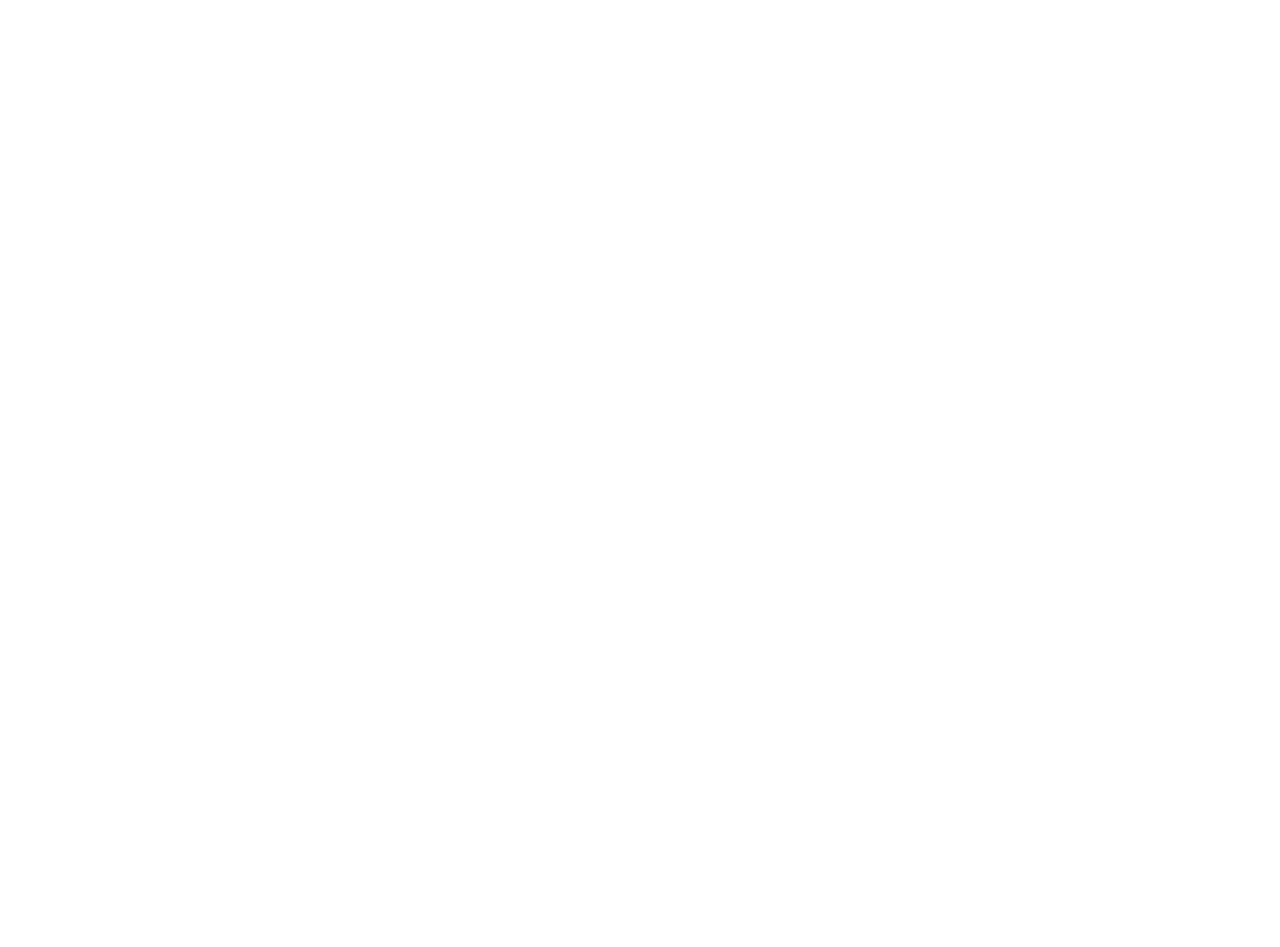
==== index.html @ 0d5abaae "Add files via upload" ====
<!DOCTYPE html>
<html lang="ru">
<head>
  <meta charset="UTF-8">
  <meta name="viewport" content="width=device-width, initial-scale=1.0">

  <!-- ══ SEO: Primary Meta Tags ══ -->
  <title>Купить брендовую одежду и аксессуары с доставкой по России | willdstore</title>
  <meta name="description"
    content="Оригинальный стиль, проверка качества перед отправкой, быстрая доставка по РФ. Футболки, худи, аксессуары топовых брендов — Polo Ralph Lauren, Hellstar, Chrome Hearts, Hermes.">
  <meta name="keywords"
    content="willdstore, брендовая одежда, polo ralph lauren, hellstar, chrome hearts, hermes, vivienne westwood, купить одежду онлайн, streetwear">
  <meta name="author" content="willdstore">
  <meta name="robots" content="index, follow">
  <link rel="canonical" href="https://willdstore.ru/">

  <!-- ══ Open Graph / Facebook ══ -->
  <meta property="og:type"        content="website">
  <meta property="og:url"         content="https://willdstore.ru/">
  <meta property="og:title"       content="Купить брендовую одежду и аксессуары с доставкой по России | willdstore">
  <meta property="og:description" content="Оригинальный стиль, проверка качества перед отправкой, быстрая доставка по РФ. Топовые бренды — Polo Ralph Lauren, Hellstar, Chrome Hearts, Hermes.">
  <meta property="og:image"       content="https://willdstore.ru/assets/images/og-cover.jpg">
  <meta property="og:image:width"  content="1200">
  <meta property="og:image:height" content="630">
  <meta property="og:locale"      content="ru_RU">
  <meta property="og:site_name"   content="willdstore">

  <!-- ══ Twitter Cards ══ -->
  <meta name="twitter:card"        content="summary_large_image">
  <meta name="twitter:site"        content="@willdstore">
  <meta name="twitter:title"       content="Купить брендовую одежду и аксессуары | willdstore">
  <meta name="twitter:description" content="Проверка качества перед отправкой, быстрая доставка по РФ. Топовые бренды.">
  <meta name="twitter:image"       content="https://willdstore.ru/assets/images/og-cover.jpg">

  <!-- ══ Favicon ══ -->
  <link rel="icon" type="image/svg+xml" href="assets/images/favicon.svg">
  <link rel="icon" type="image/x-icon"  href="assets/images/favicon.ico">
  <link rel="apple-touch-icon"          href="assets/images/apple-touch-icon.png">
  <meta name="theme-color" content="#6c3bff">

  <!-- ══ Schema.org: Organization + WebSite ══ -->
  <script type="application/ld+json">
  {
    "@context": "https://schema.org",
    "@graph": [
      {
        "@type": "ClothingStore",
        "@id": "https://willdstore.ru/#organization",
        "name": "willdstore",
        "url": "https://willdstore.ru",
        "logo": {
          "@type": "ImageObject",
          "url": "https://willdstore.ru/assets/images/logo.png",
          "width": 200,
          "height": 60
        },
        "description": "Интернет-магазин брендовой одежды и аксессуаров",
        "address": {
          "@type": "PostalAddress",
          "addressLocality": "Москва",
          "addressCountry": "RU",
          "streetAddress": "[ВСТАВИТЬ АДРЕС]"
        },
        "contactPoint": {
          "@type": "ContactPoint",
          "telephone": "+7-800-555-35-35",
          "contactType": "customer service",
          "availableLanguage": "Russian",
          "hoursAvailable": "Mo-Su 09:00-21:00"
        },
        "sameAs": [
          "https://vk.com/willdstore",
          "https://t.me/willdstore"
        ]
      },
      {
        "@type": "WebSite",
        "@id": "https://willdstore.ru/#website",
        "url": "https://willdstore.ru",
        "name": "willdstore",
        "publisher": { "@id": "https://willdstore.ru/#organization" },
        "potentialAction": {
          "@type": "SearchAction",
          "target": "https://willdstore.ru/#/catalog?search={search_term_string}",
          "query-input": "required name=search_term_string"
        }
      }
    ]
  }
  </script>

  <!-- ══ Styles ══ -->
  <link rel="stylesheet" href="css/style.css">

  <!-- FontAwesome 6.5 -->
  <link rel="stylesheet"
    href="https://cdnjs.cloudflare.com/ajax/libs/font-awesome/6.5.0/css/all.min.css"
    integrity="sha512-Avb2QiuDEEvB4bZJYdft2mNjVShBftLdPG8FJ0V7irTLQ8Uo0qcPxh4Plh7eecyn6CpoEpsnBtXiGI0GOFA=="
    crossorigin="anonymous" referrerpolicy="no-referrer">

  <!-- Google Fonts: Inter -->
  <link rel="preconnect" href="https://fonts.googleapis.com">
  <link rel="preconnect" href="https://fonts.gstatic.com" crossorigin>
  <link href="https://fonts.googleapis.com/css2?family=Inter:wght@400;500;600;700;800;900&display=swap"
    rel="stylesheet">

  <!-- Критический CSS для первого экрана (предотвращает FOUC) -->
  <style>
    body { opacity: 0; }
    body.is-loaded { opacity: 1; transition: opacity .25s; }
    .header { height: 68px; }
    @media (max-width: 768px) { .header { height: 60px; } }
    @media (max-width: 480px) { .header { height: 56px; } }
  </style>
</head>
<body>

<!-- ════════════ ШАПКА ════════════ -->
<header class="header" role="banner">
  <div class="container header__inner">

    <!-- Логотип -->
    <a href="#/" class="header__logo" aria-label="willdstore — перейти на главную">
      <svg width="34" height="34" viewBox="0 0 34 34" fill="none"
        aria-hidden="true" focusable="false">
        <rect width="34" height="34" rx="9" fill="#6c3bff"/>
        <path d="M7 9l4 12 6-9 6 9 4-12" stroke="#fff" stroke-width="2.5"
          stroke-linecap="round" stroke-linejoin="round"/>
      </svg>
      willd<span class="header__logo-accent">store</span>
    </a>

    <!-- Навигация Desktop -->
    <nav class="header__nav" aria-label="Основная навигация">
      <a href="#/"        class="nav__link" aria-label="Главная">Главная</a>
      <a href="#/catalog" class="nav__link" aria-label="Каталог товаров">Каталог</a>
      <a href="contacts.html" class="nav__link" aria-label="Контакты">Контакты</a>
    </nav>

    <!-- Поиск Desktop -->
    <div class="header__search" role="search">
      <span class="header__search-icon" aria-hidden="true">
        <i class="fas fa-search"></i>
      </span>
      <label for="header-search" class="sr-only">Поиск товаров</label>
      <input
        type="search"
        id="header-search"
        placeholder="Поиск… (Ctrl+K)"
        autocomplete="off"
        aria-label="Поиск товаров по названию или бренду">
    </div>

    <!-- Кнопки действий -->
    <div class="header__actions" role="group" aria-label="Действия пользователя">

      <!-- Личный кабинет -->
      <a href="#/account" class="header__btn" id="header-auth-btn"
        aria-label="Личный кабинет" title="Личный кабинет">
        <i class="fas fa-user" aria-hidden="true"></i>
      </a>

      <!-- Избранное -->
      <a href="#/account" class="header__btn" aria-label="Избранное" title="Избранное">
        <i class="fas fa-heart" aria-hidden="true"></i>
        <span class="fav-badge" style="display:none" aria-hidden="true"></span>
      </a>

      <!-- Корзина -->
      <a href="#/cart" class="header__btn" aria-label="Корзина" title="Корзина">
        <i class="fas fa-shopping-cart" aria-hidden="true"></i>
        <span class="cart-badge" style="display:none" aria-hidden="true"></span>
      </a>

      <!-- Бургер (mobile) -->
      <button
        class="burger"
        id="burger-btn"
        aria-label="Открыть меню"
        aria-expanded="false"
        aria-controls="mobile-nav"
        type="button">
        <span></span>
        <span></span>
        <span></span>
      </button>
    </div>
  </div>
</header>

<!-- ════════════ МОБИЛЬНОЕ МЕНЮ ════════════ -->
<nav class="mobile-nav" id="mobile-nav"
  aria-label="Мобильная навигация"
  aria-hidden="true">
  <a href="#/"        class="mobile-nav__link" onclick="closeMobileNav()">
    <i class="fas fa-home" aria-hidden="true"></i> Главная
  </a>
  <a href="#/catalog" class="mobile-nav__link" onclick="closeMobileNav()">
    <i class="fas fa-th" aria-hidden="true"></i> Каталог
  </a>
  <a href="#/cart"    class="mobile-nav__link" onclick="closeMobileNav()">
    <i class="fas fa-shopping-cart" aria-hidden="true"></i> Корзина
  </a>
  <a href="#/account" class="mobile-nav__link" onclick="closeMobileNav()">
    <i class="fas fa-user" aria-hidden="true"></i> Кабинет
  </a>
  <a href="contacts.html" class="mobile-nav__link" onclick="closeMobileNav()">
    <i class="fas fa-envelope" aria-hidden="true"></i> Контакты
  </a>
  <div class="mobile-nav__search" role="search">
    <label for="mobile-search" class="sr-only">Поиск товаров</label>
    <input type="search" id="mobile-search" class="form-input"
      placeholder="Поиск товаров..."
      aria-label="Поиск товаров"
      onkeydown="if(event.key==='Enter'){closeMobileNav();doSearch(this.value)}">
  </div>
</nav>

<!-- ════════════ КОНТЕНТ ════════════ -->
<main id="app" role="main" tabindex="-1" aria-live="polite">
  <!-- SPA-контент рендерится роутером -->
  <div style="display:flex;justify-content:center;align-items:center;height:50vh;
    font-size:2rem;color:var(--primary)">
    <i class="fas fa-circle-notch fa-spin" aria-label="Загрузка..."></i>
  </div>
</main>

<!-- ════════════ ПОДВАЛ ════════════ -->
<footer class="footer" role="contentinfo">
  <div class="container">
    <div class="footer__grid">

      <!-- О магазине -->
      <div class="footer__col">
        <p class="footer__logo" aria-label="willdstore">
          willd<span class="footer__logo-accent">store</span>
        </p>
        <p class="footer__desc">
          Брендовая одежда и аксессуары с проверкой качества перед отправкой.
          Polo Ralph Lauren, Hellstar, Chrome Hearts, Hermes и другие топовые бренды.
        </p>
        <div class="footer__socials" aria-label="Мы в соцсетях">
          <a href="https://vk.com/willdstore" class="footer__social" target="_blank"
            rel="noopener noreferrer" aria-label="ВКонтакте">
            <i class="fab fa-vk" aria-hidden="true"></i>
          </a>
          <a href="https://t.me/willdstore" class="footer__social" target="_blank"
            rel="noopener noreferrer" aria-label="Telegram">
            <i class="fab fa-telegram" aria-hidden="true"></i>
          </a>
          <a href="https://instagram.com/willdstore" class="footer__social" target="_blank"
            rel="noopener noreferrer" aria-label="Instagram">
            <i class="fab fa-instagram" aria-hidden="true"></i>
          </a>
          <a href="https://wa.me/78005553535" class="footer__social" target="_blank"
            rel="noopener noreferrer" aria-label="WhatsApp">
            <i class="fab fa-whatsapp" aria-hidden="true"></i>
          </a>
        </div>
      </div>

      <!-- Каталог -->
      <div class="footer__col">
        <p class="footer__col-title">Каталог</p>
        <nav class="footer__col-links" aria-label="Навигация по каталогу">
          <a href="#/catalog">Все товары</a>
          <a href="#/catalog?category=clothes">Одежда</a>
          <a href="#/catalog?category=bags">Сумки</a>
          <a href="#/catalog?category=accessories">Аксессуары</a>
        </nav>
      </div>

      <!-- Покупателям -->
      <div class="footer__col">
        <p class="footer__col-title">Покупателям</p>
        <nav class="footer__col-links" aria-label="Информация для покупателей">
          <a href="contacts.html">Доставка и оплата</a>
          <a href="return-policy.html">Возврат</a>
          <a href="public-offer.html">Публичная оферта</a>
          <a href="#/account">Личный кабинет</a>
        </nav>
      </div>

      <!-- Контакты -->
      <div class="footer__col">
        <p class="footer__col-title">Контакты</p>
        <nav class="footer__col-links" aria-label="Контактная информация">
          <a href="tel:+78005553535">
            <i class="fas fa-phone" aria-hidden="true"
              style="width:14px;margin-right:4px"></i>+7 (800) 555-35-35
          </a>
          <a href="mailto:info@willdstore.ru">
            <i class="fas fa-envelope" aria-hidden="true"
              style="width:14px;margin-right:4px"></i>info@willdstore.ru
          </a>
          <a href="https://t.me/willdstore_support" target="_blank" rel="noopener">
            <i class="fab fa-telegram" aria-hidden="true"
              style="width:14px;margin-right:4px"></i>Telegram-поддержка
          </a>
          <span style="font-size:.82rem;color:rgba(255,255,255,.5)">Пн–Вс: 9:00–21:00</span>
        </nav>
      </div>
    </div>

    <!-- Подвал нижний -->
    <div class="footer__bottom">
      <p>© 2025 willdstore. Все права защищены.</p>
      <nav class="footer__legal" aria-label="Юридические документы">
        <a href="privacy-policy.html">Политика конфиденциальности</a>
        <a href="public-offer.html">Публичная оферта</a>
        <a href="return-policy.html">Возврат</a>
        <a href="contacts.html">Реквизиты</a>
      </nav>
    </div>
  </div>
</footer>

<!-- ════════════ СКРИПТЫ ════════════ -->
<!-- Порядок строго: data → cart → router → ui → app -->
<script src="js/data.js"></script>
<script src="js/cart.js"></script>
<script src="js/router.js"></script>
<script src="js/ui.js"></script>
<script src="js/app.js"></script>

</body>
</html>
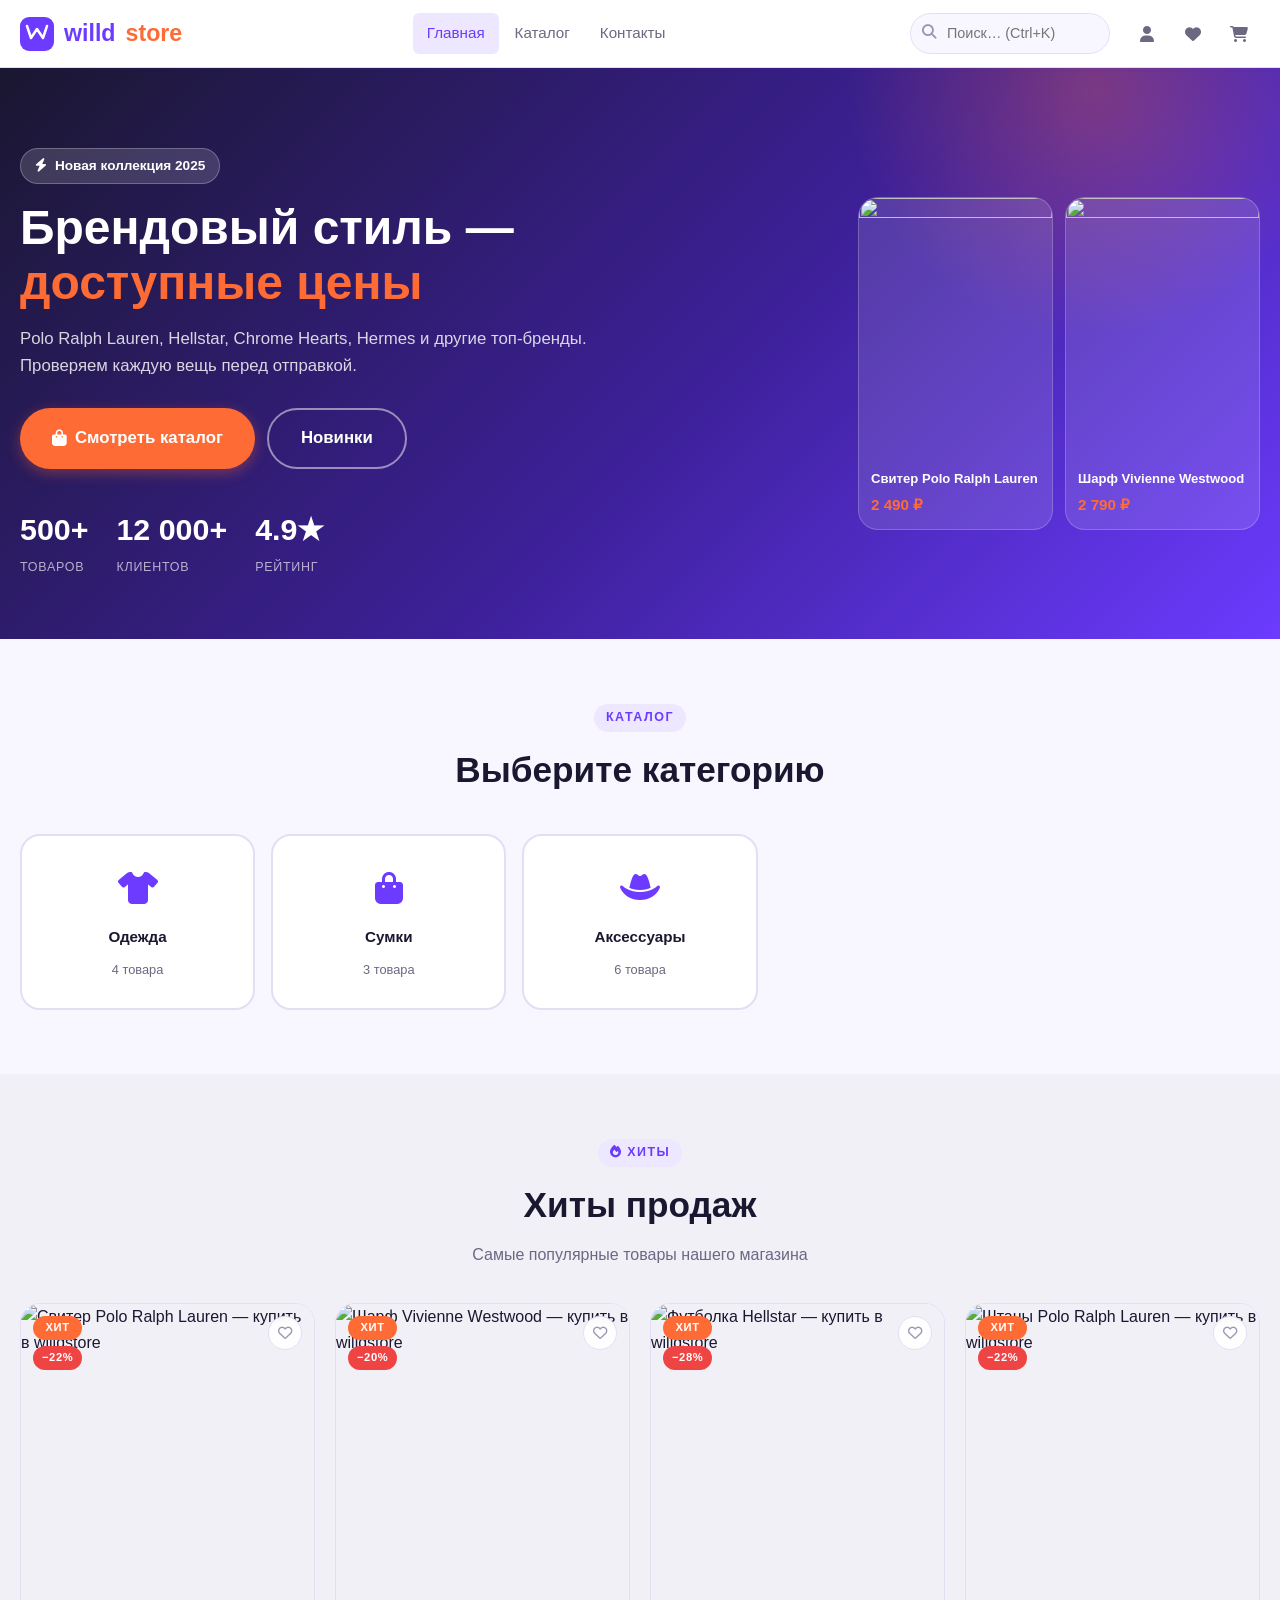
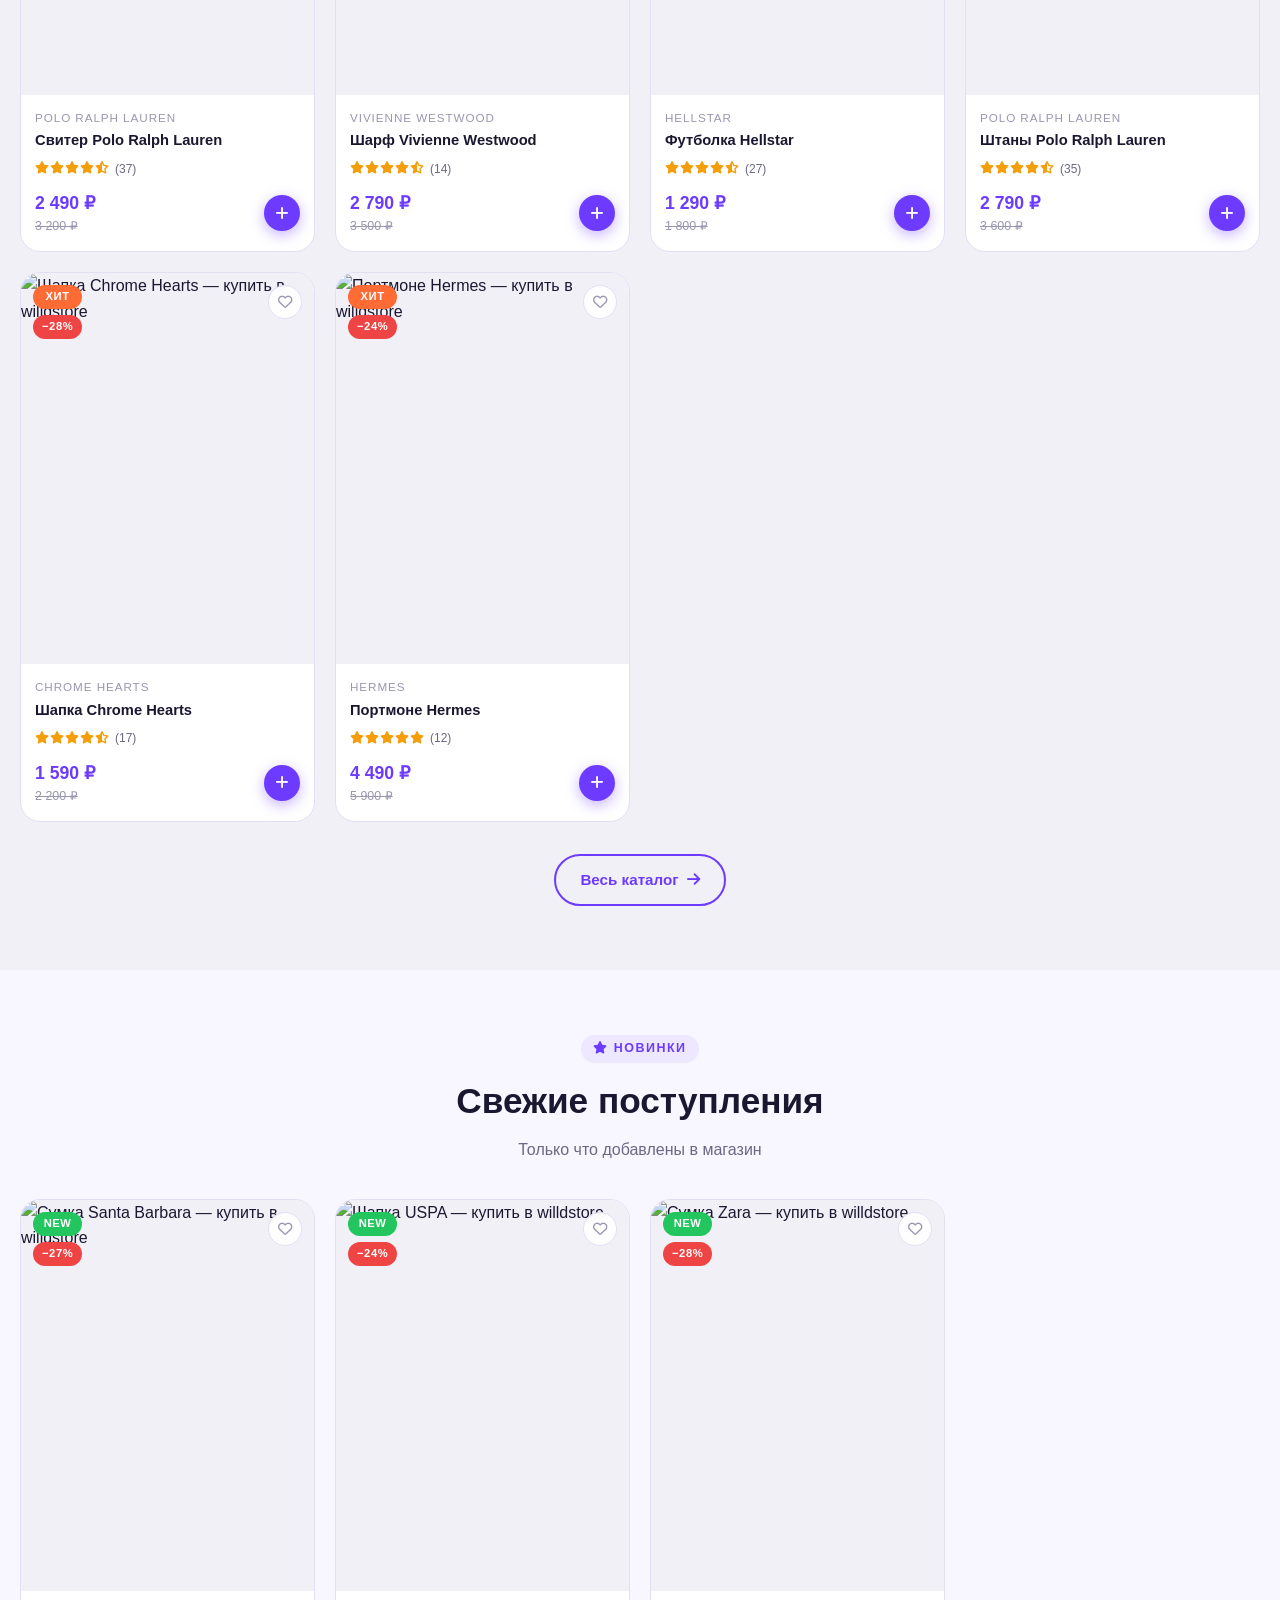
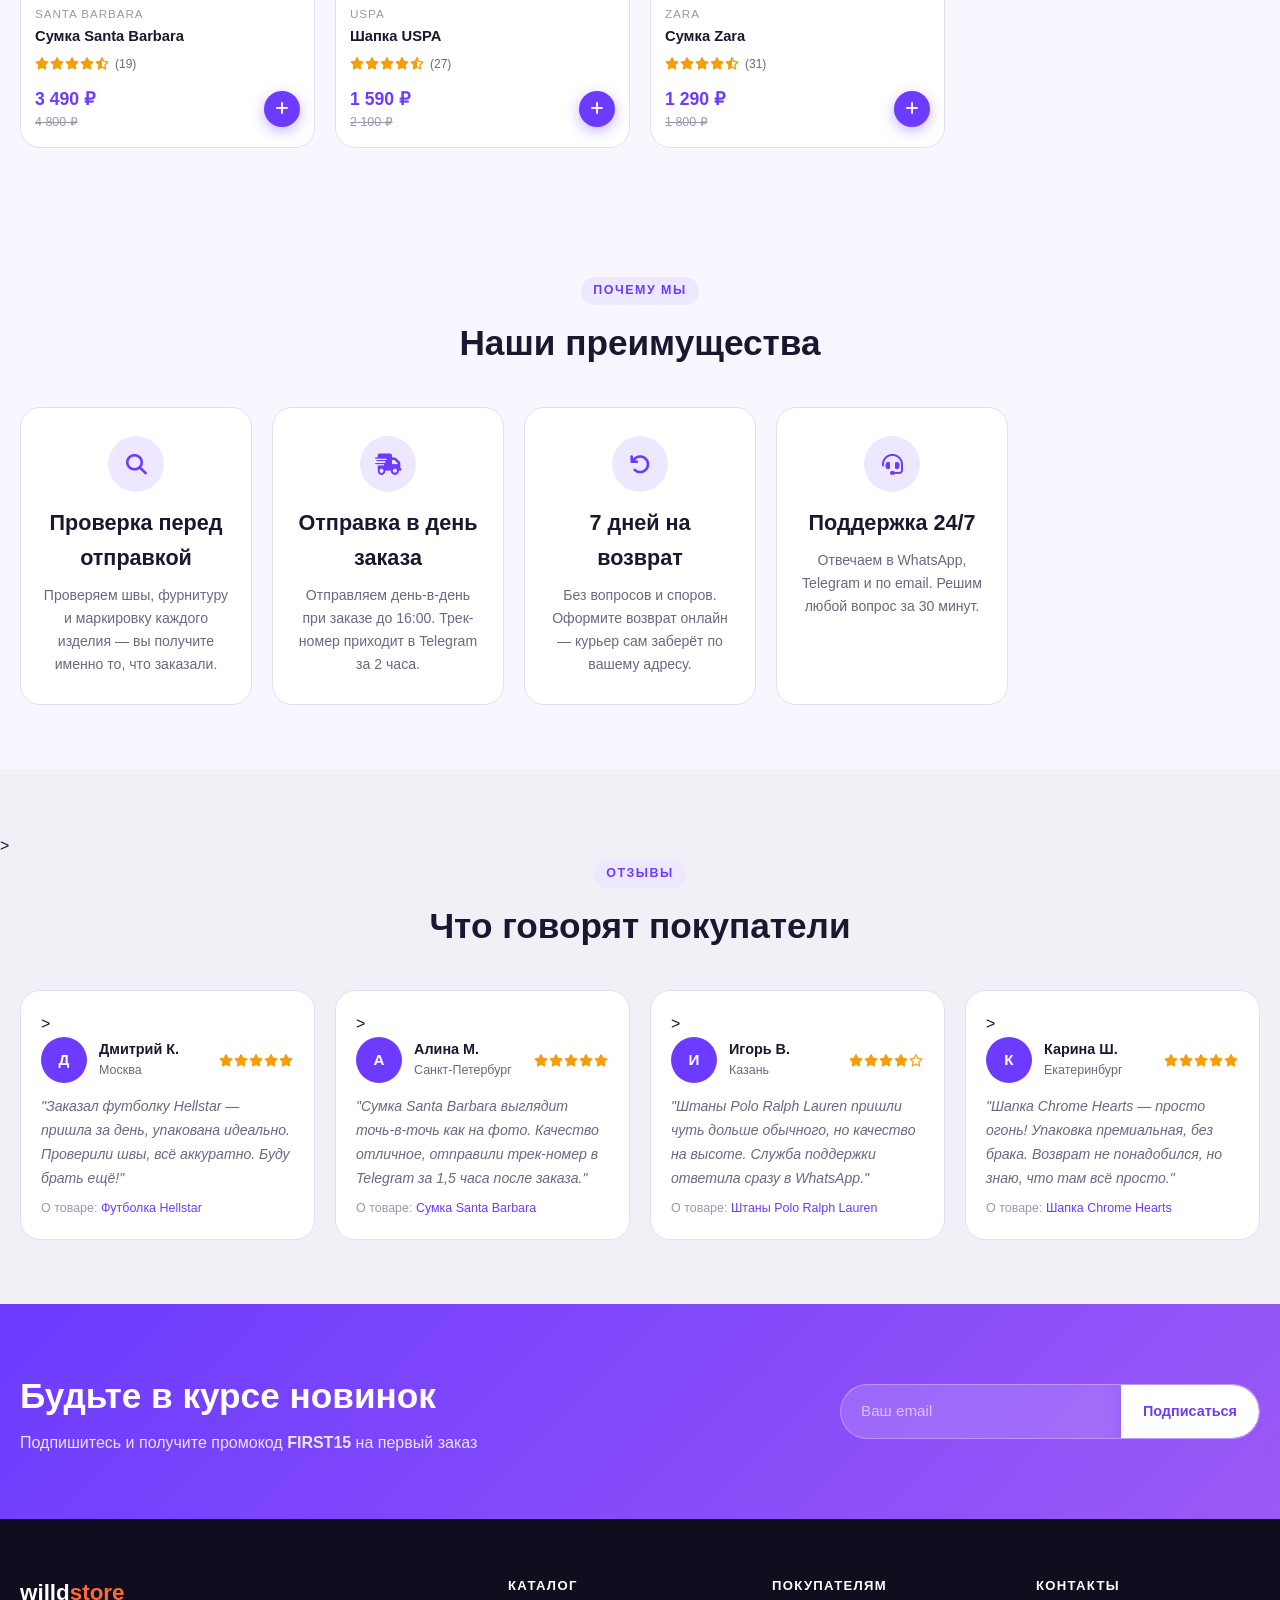
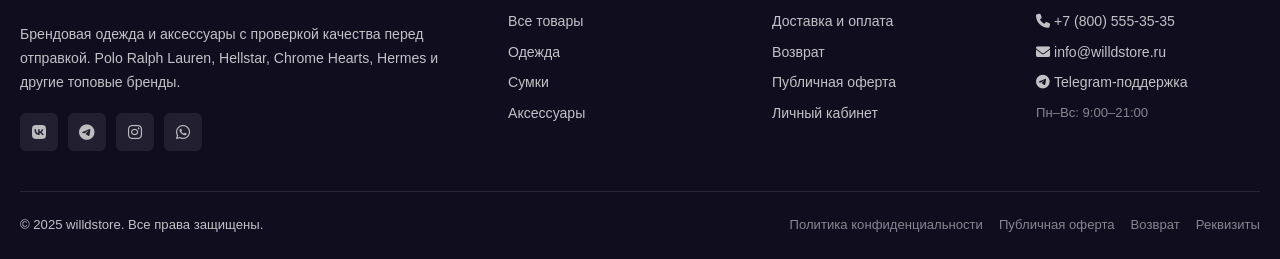
==== commit 7f252299: "Update index.html" ====
--- a/index.html
+++ b/index.html
@@ -90,7 +90,7 @@
   </script>
 
   <!-- ══ Styles ══ -->
-  <link rel="stylesheet" href="css/style.css">
+  <link rel="stylesheet" href="style.css">
 
   <!-- FontAwesome 6.5 -->
   <link rel="stylesheet"
@@ -317,11 +317,11 @@
 
 <!-- ════════════ СКРИПТЫ ════════════ -->
 <!-- Порядок строго: data → cart → router → ui → app -->
-<script src="js/data.js"></script>
-<script src="js/cart.js"></script>
-<script src="js/router.js"></script>
-<script src="js/ui.js"></script>
-<script src="js/app.js"></script>
+<script src="data.js"></script>
+<script src="cart.js"></script>
+<script src="router.js"></script>
+<script src="ui.js"></script>
+<script src="app.js"></script>
 
 </body>
 </html>
--- a/style.css
+++ b/style.css
@@ -0,0 +1,568 @@
+/* ════════════════════════════════════════
+   willdstore — style.css
+   Mobile-first, CSS Custom Properties,
+   Flex/Grid, адаптив до 320px
+   ════════════════════════════════════════ */
+
+/* ── 1. Reset ───────────────────────────── */
+*, *::before, *::after { box-sizing: border-box; margin: 0; padding: 0; }
+html { scroll-behavior: smooth; -webkit-text-size-adjust: 100%; }
+body { font-family: 'Inter', 'Segoe UI', Arial, sans-serif; background: var(--bg); color: var(--text); line-height: 1.6; min-height: 100vh; display: flex; flex-direction: column; opacity: 0; transition: opacity .25s; }
+body.is-loaded { opacity: 1; }
+body.nav-open { overflow: hidden; }
+img { max-width: 100%; height: auto; display: block; }
+a { text-decoration: none; color: inherit; }
+ul, ol { list-style: none; }
+button { cursor: pointer; border: none; background: none; font: inherit; }
+input, select, textarea { font: inherit; }
+main { flex: 1; }
+fieldset { border: none; }
+legend { font: inherit; }
+
+/* ── 2. Переменные ─────────────────────── */
+:root {
+  --primary:        #6c3bff;
+  --primary-dark:   #5228e8;
+  --primary-light:  #ede8ff;
+  --accent:         #ff6b35;
+  --accent-dark:    #e55a27;
+  --success:        #22c55e;
+  --danger:         #ef4444;
+  --warning:        #f59e0b;
+
+  --bg:             #f8f7ff;
+  --bg-card:        #ffffff;
+  --bg-muted:       #f1f0f7;
+  --border:         #e2dff5;
+
+  --text:           #1a1730;
+  --text-muted:     #6b6882;
+  --text-light:     #9997b0;
+
+  --shadow-sm:      0 1px 4px rgba(108,59,255,.08);
+  --shadow:         0 4px 16px rgba(108,59,255,.12);
+  --shadow-lg:      0 12px 40px rgba(108,59,255,.18);
+
+  --radius-sm:      6px;
+  --radius:         12px;
+  --radius-lg:      20px;
+  --radius-full:    9999px;
+
+  --transition:     .2s ease;
+  --header-h:       68px;
+  --container:      1280px;
+}
+
+/* ── 3. Утилиты ─────────────────────────── */
+.sr-only { position: absolute; width: 1px; height: 1px; padding: 0; margin: -1px; overflow: hidden; clip: rect(0,0,0,0); white-space: nowrap; border: 0; }
+.container { max-width: var(--container); margin: 0 auto; padding: 0 20px; }
+.section { padding: 64px 0; }
+.section--muted { background: var(--bg-muted); }
+.section-sm { padding: 40px 0; }
+.section-foot { text-align: center; margin-top: 32px; }
+.text-success { color: var(--success); }
+.text-danger  { color: var(--danger); }
+.text-muted   { color: var(--text-muted); }
+.btn-link { background: none; border: none; color: var(--primary); cursor: pointer; text-decoration: underline; font: inherit; padding: 0; }
+
+/* ── 4. Типографика ─────────────────────── */
+h1 { font-size: clamp(1.8rem, 4vw, 3rem); font-weight: 800; line-height: 1.15; }
+h2 { font-size: clamp(1.4rem, 3vw, 2.2rem); font-weight: 700; }
+h3 { font-size: clamp(1.05rem, 2vw, 1.35rem); font-weight: 600; }
+.page-title { margin-bottom: 24px; display: flex; align-items: center; gap: 12px; }
+.page-title__count { font-size: 1.1rem; color: var(--text-muted); font-weight: 500; }
+
+/* ── 5. Кнопки ──────────────────────────── */
+.btn {
+  display: inline-flex; align-items: center; justify-content: center;
+  gap: 8px; padding: 12px 24px;
+  border-radius: var(--radius-full);
+  font-weight: 600; font-size: .95rem;
+  transition: all var(--transition);
+  white-space: nowrap; cursor: pointer;
+}
+.btn:focus-visible { outline: 3px solid var(--primary); outline-offset: 2px; }
+.btn--primary { background: var(--primary); color: #fff; box-shadow: 0 4px 14px rgba(108,59,255,.38); }
+.btn--primary:hover { background: var(--primary-dark); transform: translateY(-1px); }
+.btn--primary:active { transform: none; }
+.btn--primary:disabled, .btn--primary[aria-disabled="true"] { opacity: .5; pointer-events: none; }
+.btn--accent  { background: var(--accent); color: #fff; box-shadow: 0 4px 14px rgba(255,107,53,.35); }
+.btn--accent:hover { background: var(--accent-dark); }
+.btn--outline { border: 2px solid var(--primary); color: var(--primary); }
+.btn--outline:hover { background: var(--primary); color: #fff; }
+.btn--outline-light { border: 2px solid rgba(255,255,255,.5); color: #fff; }
+.btn--outline-light:hover { background: rgba(255,255,255,.15); }
+.btn--ghost { color: var(--text-muted); }
+.btn--ghost:hover { color: var(--primary); background: var(--primary-light); }
+.btn--sm  { padding: 8px 16px; font-size: .85rem; }
+.btn--lg  { padding: 15px 32px; font-size: 1.05rem; }
+.btn--full { width: 100%; }
+.btn--icon { padding: 10px; border-radius: var(--radius-full); }
+.btn--icon.is-active { color: var(--danger); border-color: var(--danger); background: #fff0f0; }
+
+/* ── 6. Бейджи ──────────────────────────── */
+.badge { display: inline-flex; align-items: center; justify-content: center; padding: 3px 9px; border-radius: var(--radius-full); font-size: .7rem; font-weight: 700; text-transform: uppercase; letter-spacing: .05em; }
+.badge--new    { background: var(--success); color: #fff; }
+.badge--hit    { background: var(--accent);  color: #fff; }
+.badge--sale   { background: var(--danger);  color: #fff; }
+.badge--status { background: #e8f5e9; color: var(--success); }
+
+/* ── 7. Header ──────────────────────────── */
+.header { position: sticky; top: 0; z-index: 1000; height: var(--header-h); background: rgba(255,255,255,.95); backdrop-filter: blur(12px); -webkit-backdrop-filter: blur(12px); border-bottom: 1px solid var(--border); box-shadow: var(--shadow-sm); }
+.header__inner { height: 100%; display: flex; align-items: center; gap: 16px; }
+
+.header__logo { display: flex; align-items: center; gap: 10px; font-size: 1.45rem; font-weight: 900; color: var(--primary); white-space: nowrap; }
+.header__logo svg { flex-shrink: 0; }
+.header__logo-accent { color: var(--accent); }
+
+.header__nav { display: flex; gap: 2px; margin: 0 auto; }
+.nav__link { padding: 8px 14px; border-radius: var(--radius-sm); font-weight: 500; font-size: .95rem; color: var(--text-muted); transition: all var(--transition); }
+.nav__link:hover, .nav__link.is-active { color: var(--primary); background: var(--primary-light); }
+.nav__link:focus-visible { outline: 2px solid var(--primary); }
+
+/* Поиск в шапке */
+.header__search { position: relative; flex: 0 0 200px; }
+.header__search-icon { position: absolute; left: 12px; top: 50%; transform: translateY(-50%); color: var(--text-light); font-size: .9rem; pointer-events: none; }
+.header__search input { width: 100%; padding: 8px 36px 8px 36px; border: 1.5px solid var(--border); border-radius: var(--radius-full); background: var(--bg); font-size: .9rem; transition: all var(--transition); }
+.header__search input:focus { outline: none; border-color: var(--primary); box-shadow: 0 0 0 3px rgba(108,59,255,.12); }
+.header__search-clear { position: absolute; right: 10px; top: 50%; transform: translateY(-50%); color: var(--text-light); font-size: .8rem; cursor: pointer; display: none; }
+.header__search input:not(:placeholder-shown) + .header__search-clear { display: block; }
+
+/* Кнопки-иконки в шапке */
+.header__actions { display: flex; gap: 4px; }
+.header__btn { position: relative; width: 42px; height: 42px; display: flex; align-items: center; justify-content: center; border-radius: var(--radius-full); color: var(--text-muted); transition: all var(--transition); font-size: 1rem; }
+.header__btn:hover { color: var(--primary); background: var(--primary-light); }
+.header__btn:focus-visible { outline: 2px solid var(--primary); }
+.header__user-avatar { width: 30px; height: 30px; background: var(--primary); border-radius: 50%; color: #fff; display: flex; align-items: center; justify-content: center; font-weight: 700; font-size: .85rem; }
+
+/* Бейдж-счётчик */
+.cart-badge, .fav-badge { position: absolute; top: 2px; right: 2px; min-width: 18px; height: 18px; padding: 0 4px; background: var(--accent); color: #fff; font-size: .62rem; font-weight: 700; border-radius: var(--radius-full); display: flex; align-items: center; justify-content: center; border: 2px solid #fff; }
+
+/* Бургер */
+.burger { display: none; flex-direction: column; gap: 5px; padding: 8px; width: 42px; height: 42px; align-items: center; justify-content: center; }
+.burger span { display: block; width: 22px; height: 2px; background: var(--text); border-radius: 2px; transition: all var(--transition); transform-origin: center; }
+
+/* Мобильное меню */
+.mobile-nav { display: none; position: fixed; inset: var(--header-h) 0 0 0; z-index: 999; background: #fff; padding: 20px; flex-direction: column; gap: 6px; overflow-y: auto; }
+.mobile-nav.is-open { display: flex; }
+.mobile-nav__link { padding: 14px 16px; border-radius: var(--radius); font-weight: 500; font-size: 1rem; color: var(--text); display: flex; align-items: center; gap: 12px; transition: all var(--transition); }
+.mobile-nav__link:hover, .mobile-nav__link.is-active { color: var(--primary); background: var(--primary-light); }
+.mobile-nav__search { padding: 12px 16px; }
+
+/* ── 8. Hero ─────────────────────────────── */
+.hero { background: linear-gradient(135deg, #1a1730 0%, #3d2099 55%, #6c3bff 100%); color: #fff; padding: 80px 0 60px; position: relative; overflow: hidden; }
+.hero::before { content: ''; position: absolute; top: -40%; right: -5%; width: 500px; height: 500px; background: radial-gradient(circle, rgba(255,107,53,.3) 0%, transparent 70%); border-radius: 50%; pointer-events: none; }
+.hero__inner { position: relative; display: grid; grid-template-columns: 1fr 1fr; gap: 40px; align-items: center; }
+.hero__label { display: inline-flex; align-items: center; gap: 8px; background: rgba(255,255,255,.15); border: 1px solid rgba(255,255,255,.25); border-radius: var(--radius-full); padding: 6px 14px; font-size: .85rem; font-weight: 600; margin-bottom: 16px; }
+.hero__title { color: #fff; margin-bottom: 16px; }
+.hero__title-accent { color: var(--accent); }
+.hero__subtitle { color: rgba(255,255,255,.82); font-size: 1.05rem; margin-bottom: 28px; }
+.hero__actions { display: flex; gap: 12px; flex-wrap: wrap; }
+.hero__stats { display: flex; gap: 28px; margin-top: 36px; flex-wrap: wrap; }
+.hero__stat-num { font-size: 1.9rem; font-weight: 800; color: #fff; display: block; }
+.hero__stat-label { font-size: .78rem; color: rgba(255,255,255,.65); text-transform: uppercase; letter-spacing: .06em; }
+.hero__visual { display: flex; gap: 12px; justify-content: flex-end; }
+.hero__card { background: rgba(255,255,255,.12); border: 1px solid rgba(255,255,255,.2); border-radius: var(--radius-lg); overflow: hidden; flex: 1; max-width: 195px; transition: transform var(--transition); }
+.hero__card:hover { transform: translateY(-6px); }
+.hero__card-img { width: 100%; aspect-ratio: 3/4; object-fit: cover; }
+.hero__card-body { padding: 12px; }
+.hero__card-name { font-weight: 600; font-size: .82rem; color: #fff; margin-bottom: 4px; }
+.hero__card-price { font-weight: 800; color: var(--accent); font-size: .95rem; }
+
+/* ── 9. Section Heads ───────────────────── */
+.section-head { text-align: center; margin-bottom: 36px; }
+.section-head__label { display: inline-block; font-size: .78rem; font-weight: 700; text-transform: uppercase; letter-spacing: .12em; color: var(--primary); background: var(--primary-light); padding: 4px 12px; border-radius: var(--radius-full); margin-bottom: 10px; }
+.section-head__title { margin-bottom: 8px; }
+.section-head__sub { color: var(--text-muted); max-width: 500px; margin: 0 auto; }
+
+/* ── 10. Карточка товара ─────────────────── */
+.products-grid { display: grid; grid-template-columns: repeat(auto-fill, minmax(240px, 1fr)); gap: 20px; }
+
+.product-card { background: var(--bg-card); border: 1px solid var(--border); border-radius: var(--radius-lg); overflow: hidden; transition: all var(--transition); position: relative; }
+.product-card:hover { box-shadow: var(--shadow-lg); transform: translateY(-4px); border-color: var(--primary); }
+.product-card:focus-within { box-shadow: var(--shadow); }
+
+.product-card__badges { position: absolute; top: 12px; left: 12px; display: flex; flex-direction: column; gap: 6px; z-index: 2; pointer-events: none; }
+.product-card__fav { position: absolute; top: 12px; right: 12px; z-index: 2; width: 34px; height: 34px; background: rgba(255,255,255,.92); backdrop-filter: blur(4px); border-radius: var(--radius-full); display: flex; align-items: center; justify-content: center; color: var(--text-light); font-size: .9rem; transition: all var(--transition); border: 1.5px solid var(--border); }
+.product-card__fav:hover { color: var(--danger); border-color: var(--danger); }
+.product-card__fav.is-active { color: var(--danger); border-color: var(--danger); background: #fff0f0; }
+.product-card__fav:focus-visible { outline: 2px solid var(--primary); }
+
+.product-card__img-wrap { display: block; overflow: hidden; aspect-ratio: 3/4; background: var(--bg-muted); }
+.product-card__img { width: 100%; height: 100%; object-fit: cover; transition: transform .4s ease; }
+.product-card:hover .product-card__img { transform: scale(1.05); }
+
+.product-card__body { padding: 14px; }
+.product-card__brand { font-size: .73rem; color: var(--text-light); text-transform: uppercase; letter-spacing: .08em; margin-bottom: 4px; }
+.product-card__title-link { display: block; }
+.product-card__name { font-weight: 600; font-size: .92rem; color: var(--text); margin-bottom: 8px; line-height: 1.35; display: -webkit-box; -webkit-line-clamp: 2; -webkit-box-orient: vertical; overflow: hidden; }
+.product-card__rating { display: flex; align-items: center; gap: 5px; margin-bottom: 10px; }
+.stars { color: var(--warning); font-size: .78rem; letter-spacing: 1px; }
+.product-card__reviews { font-size: .75rem; color: var(--text-muted); }
+.product-card__footer { display: flex; align-items: center; justify-content: space-between; gap: 8px; }
+.product-card__prices { display: flex; flex-direction: column; }
+.product-card__price { font-size: 1.1rem; font-weight: 800; color: var(--primary); }
+.product-card__old-price { font-size: .78rem; color: var(--text-light); text-decoration: line-through; }
+.product-card__add { width: 36px; height: 36px; background: var(--primary); color: #fff; border-radius: var(--radius-full); display: flex; align-items: center; justify-content: center; font-size: .95rem; transition: all var(--transition); flex-shrink: 0; }
+.product-card__add:hover { background: var(--primary-dark); transform: scale(1.1); }
+.product-card__add.is-in-cart { background: var(--success); }
+.product-card__add:focus-visible { outline: 2px solid var(--primary); }
+
+/* ── 11. Категории ──────────────────────── */
+.cats-grid { display: grid; grid-template-columns: repeat(auto-fill, minmax(200px, 1fr)); gap: 16px; }
+.cat-card { background: var(--bg-card); border: 2px solid var(--border); border-radius: var(--radius-lg); padding: 28px 20px; text-align: center; display: flex; flex-direction: column; align-items: center; gap: 10px; transition: all var(--transition); }
+.cat-card:hover, .cat-card.is-active { border-color: var(--primary); background: var(--primary-light); box-shadow: var(--shadow); }
+.cat-card:focus-visible { outline: 3px solid var(--primary); }
+.cat-card__icon { font-size: 2rem; color: var(--primary); }
+.cat-card__name { font-weight: 600; font-size: .95rem; color: var(--text); }
+.cat-card__count { font-size: .8rem; color: var(--text-muted); }
+
+/* ── 12. Преимущества ───────────────────── */
+.adv-grid { display: grid; grid-template-columns: repeat(auto-fill, minmax(220px, 1fr)); gap: 20px; }
+.adv-card { background: var(--bg-card); border: 1px solid var(--border); border-radius: var(--radius-lg); padding: 28px 22px; text-align: center; }
+.adv-card__icon { width: 56px; height: 56px; margin: 0 auto 14px; background: var(--primary-light); border-radius: var(--radius-full); display: flex; align-items: center; justify-content: center; font-size: 1.3rem; color: var(--primary); }
+.adv-card__title { font-weight: 700; margin-bottom: 8px; }
+.adv-card__text { font-size: .88rem; color: var(--text-muted); line-height: 1.65; }
+
+/* ── 13. Отзывы ─────────────────────────── */
+.reviews-grid { display: grid; grid-template-columns: repeat(auto-fill, minmax(280px, 1fr)); gap: 20px; }
+.reviews-grid--compact .review-card { padding: 14px; }
+.review-card { background: var(--bg-card); border: 1px solid var(--border); border-radius: var(--radius-lg); padding: 20px; }
+.review-card__head { display: flex; align-items: center; gap: 12px; margin-bottom: 12px; }
+.review-card__avatar { width: 46px; height: 46px; border-radius: 50%; overflow: hidden; flex-shrink: 0; }
+.review-card__initials { width: 100%; height: 100%; background: var(--primary); display: flex; align-items: center; justify-content: center; font-weight: 700; color: #fff; font-size: .95rem; }
+.review-card__name { font-weight: 600; font-size: .9rem; }
+.review-card__city { font-size: .78rem; color: var(--text-muted); }
+.review-card__rating { margin-left: auto; }
+.review-card__text { font-size: .88rem; color: var(--text-muted); line-height: 1.7; font-style: italic; margin-bottom: 8px; }
+.review-card__product { font-size: .78rem; color: var(--text-light); }
+.review-card__product a { color: var(--primary); }
+.empty-reviews { color: var(--text-muted); font-size: .9rem; }
+
+/* ── 14. Newsletter ─────────────────────── */
+.newsletter { background: linear-gradient(135deg, var(--primary) 0%, #9b59f5 100%); padding: 64px 0; }
+.newsletter__inner { display: flex; align-items: center; gap: 40px; flex-wrap: wrap; justify-content: space-between; }
+.newsletter__title { color: #fff; margin-bottom: 6px; }
+.newsletter__sub { color: rgba(255,255,255,.85); }
+.newsletter-form { display: flex; flex: 0 0 420px; max-width: 100%; background: rgba(255,255,255,.15); border: 1px solid rgba(255,255,255,.3); border-radius: var(--radius-full); overflow: hidden; }
+.newsletter-form__input { flex: 1; background: none; border: none; padding: 14px 20px; color: #fff; outline: none; font-size: .95rem; }
+.newsletter-form__input::placeholder { color: rgba(255,255,255,.6); }
+.newsletter-form__btn { background: #fff; color: var(--primary); padding: 14px 22px; font-weight: 700; font-size: .9rem; border-radius: 0 var(--radius-full) var(--radius-full) 0; white-space: nowrap; transition: all var(--transition); }
+.newsletter-form__btn:hover { background: var(--primary-light); }
+
+/* ── 15. Footer ─────────────────────────── */
+.footer { background: #0f0d1e; color: rgba(255,255,255,.75); padding: 56px 0 24px; }
+.footer__grid { display: grid; grid-template-columns: 2fr 1fr 1fr 1fr; gap: 40px; margin-bottom: 40px; }
+.footer__logo { font-size: 1.4rem; font-weight: 900; color: #fff; margin-bottom: 12px; }
+.footer__logo-accent { color: var(--accent); }
+.footer__desc { font-size: .88rem; line-height: 1.7; margin-bottom: 18px; }
+.footer__socials { display: flex; gap: 10px; }
+.footer__social { width: 38px; height: 38px; background: rgba(255,255,255,.08); border-radius: var(--radius-sm); display: flex; align-items: center; justify-content: center; color: rgba(255,255,255,.7); transition: all var(--transition); }
+.footer__social:hover { background: var(--primary); color: #fff; }
+.footer__social:focus-visible { outline: 2px solid var(--primary); }
+.footer__col-title { font-size: .82rem; font-weight: 700; color: #fff; text-transform: uppercase; letter-spacing: .1em; margin-bottom: 14px; }
+.footer__col-links { display: flex; flex-direction: column; gap: 8px; }
+.footer__col-links a { font-size: .88rem; transition: color var(--transition); }
+.footer__col-links a:hover { color: var(--primary); }
+.footer__bottom { border-top: 1px solid rgba(255,255,255,.1); padding-top: 22px; display: flex; justify-content: space-between; align-items: center; flex-wrap: wrap; gap: 12px; font-size: .82rem; }
+.footer__legal { display: flex; gap: 16px; flex-wrap: wrap; }
+.footer__legal a { color: rgba(255,255,255,.5); transition: color var(--transition); }
+.footer__legal a:hover { color: rgba(255,255,255,.8); }
+
+/* ── 16. Breadcrumb ─────────────────────── */
+.breadcrumb { padding: 14px 0; }
+.breadcrumb__list { display: flex; align-items: center; flex-wrap: wrap; gap: 4px; font-size: .82rem; color: var(--text-muted); }
+.breadcrumb__sep { margin: 0 2px; color: var(--border); }
+.breadcrumb__item--current { color: var(--text); font-weight: 500; }
+.breadcrumb__link { transition: color var(--transition); }
+.breadcrumb__link:hover { color: var(--primary); }
+
+/* ── 17. Каталог ────────────────────────── */
+.catalog-layout { display: grid; grid-template-columns: 260px 1fr; gap: 28px; align-items: start; }
+
+.filter-panel { background: var(--bg-card); border: 1px solid var(--border); border-radius: var(--radius-lg); padding: 22px; position: sticky; top: calc(var(--header-h) + 16px); }
+.filter-panel__head { display: flex; align-items: center; justify-content: space-between; margin-bottom: 18px; }
+.filter-panel__title { font-weight: 700; font-size: .95rem; display: flex; align-items: center; gap: 8px; }
+.filter-group { margin-bottom: 22px; }
+.filter-group__label { font-size: .75rem; font-weight: 700; text-transform: uppercase; letter-spacing: .08em; color: var(--text-muted); margin-bottom: 10px; }
+.filter-group__options { display: flex; flex-wrap: wrap; gap: 6px; }
+.filter-group__options--col { flex-direction: column; }
+.filter-chip { padding: 6px 13px; border-radius: var(--radius-full); font-size: .85rem; font-weight: 500; border: 1.5px solid var(--border); color: var(--text-muted); transition: all var(--transition); cursor: pointer; background: none; }
+.filter-chip:hover { border-color: var(--primary); color: var(--primary); }
+.filter-chip.is-active { background: var(--primary); border-color: var(--primary); color: #fff; }
+.filter-chip:focus-visible { outline: 2px solid var(--primary); }
+.price-range__inputs { display: flex; align-items: center; gap: 8px; }
+.price-range__input { flex: 1; padding: 8px 10px; border: 1.5px solid var(--border); border-radius: var(--radius-sm); font-size: .85rem; background: var(--bg); transition: all var(--transition); width: 0; }
+.price-range__input:focus { outline: none; border-color: var(--primary); }
+.price-range__sep { color: var(--text-light); flex-shrink: 0; }
+
+.catalog-toolbar { display: flex; align-items: center; justify-content: space-between; margin-bottom: 20px; gap: 12px; flex-wrap: wrap; }
+.catalog-toolbar__count { font-size: .88rem; color: var(--text-muted); }
+.catalog-sort { padding: 9px 14px; border: 1.5px solid var(--border); border-radius: var(--radius-sm); background: var(--bg-card); font-size: .9rem; color: var(--text); cursor: pointer; }
+.catalog-sort:focus { outline: none; border-color: var(--primary); }
+.filter-toggle-btn { display: none; }
+
+.pagination { display: flex; justify-content: center; align-items: center; gap: 6px; margin-top: 32px; }
+.page-btn { min-width: 38px; height: 38px; padding: 0 10px; border: 1.5px solid var(--border); border-radius: var(--radius-sm); font-weight: 600; font-size: .88rem; display: flex; align-items: center; justify-content: center; transition: all var(--transition); cursor: pointer; }
+.page-btn:hover:not(:disabled) { border-color: var(--primary); color: var(--primary); }
+.page-btn.is-active { background: var(--primary); border-color: var(--primary); color: #fff; }
+.page-btn:disabled { opacity: .35; cursor: not-allowed; }
+
+/* ── 18. Карточка товара (страница) ─────── */
+.product-page { padding: 32px 0 64px; }
+.product-layout { display: grid; grid-template-columns: 1fr 1fr; gap: 48px; align-items: start; }
+.product-gallery { position: sticky; top: calc(var(--header-h) + 16px); }
+.product-gallery__main { border-radius: var(--radius-lg); overflow: hidden; aspect-ratio: 3/4; background: var(--bg-muted); }
+.product-gallery__img { width: 100%; height: 100%; object-fit: cover; }
+.product-info__brand { font-size: .85rem; color: var(--text-muted); text-transform: uppercase; letter-spacing: .1em; margin-bottom: 6px; }
+.product-info__name { font-size: clamp(1.4rem, 3vw, 2rem); font-weight: 800; margin-bottom: 12px; }
+.product-info__rating { display: flex; align-items: center; gap: 10px; margin-bottom: 18px; flex-wrap: wrap; }
+.product-info__rating-val { font-weight: 700; }
+.product-info__reviews-link { font-size: .85rem; color: var(--primary); text-decoration: underline; cursor: pointer; }
+.product-info__prices { margin-bottom: 8px; display: flex; align-items: baseline; gap: 10px; flex-wrap: wrap; }
+.product-info__price { font-size: 2.1rem; font-weight: 900; color: var(--primary); }
+.product-info__old-price { font-size: 1.05rem; color: var(--text-light); text-decoration: line-through; }
+.product-info__discount { font-size: .8rem; }
+.product-info__stock { font-size: .88rem; margin-bottom: 20px; display: flex; align-items: center; gap: 6px; }
+.product-info__stock--in  { color: var(--success); }
+.product-info__stock--out { color: var(--danger); }
+
+.size-picker { margin-bottom: 20px; }
+.size-picker__label { font-size: .82rem; font-weight: 700; color: var(--text-muted); text-transform: uppercase; letter-spacing: .08em; margin-bottom: 10px; }
+.size-picker__btns { display: flex; flex-wrap: wrap; gap: 8px; }
+.size-btn { min-width: 46px; padding: 8px 12px; border: 2px solid var(--border); border-radius: var(--radius-sm); font-weight: 600; font-size: .9rem; transition: all var(--transition); cursor: pointer; background: none; }
+.size-btn:hover { border-color: var(--primary); color: var(--primary); }
+.size-btn.is-active { border-color: var(--primary); background: var(--primary); color: #fff; }
+.size-btn:focus-visible { outline: 2px solid var(--primary); }
+
+.qty-picker { display: flex; align-items: center; gap: 14px; margin-bottom: 22px; }
+.qty-picker__label { font-size: .82rem; font-weight: 700; color: var(--text-muted); text-transform: uppercase; letter-spacing: .08em; }
+.qty-control { display: flex; align-items: center; border: 2px solid var(--border); border-radius: var(--radius-sm); overflow: hidden; }
+.qty-control__btn { width: 38px; height: 38px; font-size: 1.2rem; font-weight: 700; color: var(--text-muted); transition: all var(--transition); flex-shrink: 0; }
+.qty-control__btn:hover { background: var(--bg-muted); color: var(--primary); }
+.qty-control__input { width: 50px; height: 38px; text-align: center; border: none; border-left: 2px solid var(--border); border-right: 2px solid var(--border); font-weight: 700; -moz-appearance: textfield; }
+.qty-control__input::-webkit-outer-spin-button, .qty-control__input::-webkit-inner-spin-button { -webkit-appearance: none; }
+.qty-control__input:focus { outline: none; }
+
+.product-actions { display: flex; gap: 12px; margin-bottom: 28px; }
+.product-actions__add { flex: 1; }
+
+.product-tabs { margin-top: 32px; }
+.tabs-nav { display: flex; border-bottom: 2px solid var(--border); margin-bottom: 18px; overflow-x: auto; }
+.tab-btn { padding: 10px 18px; font-weight: 600; font-size: .9rem; color: var(--text-muted); border-bottom: 2px solid transparent; margin-bottom: -2px; transition: all var(--transition); white-space: nowrap; }
+.tab-btn:hover { color: var(--primary); }
+.tab-btn.is-active { color: var(--primary); border-bottom-color: var(--primary); }
+.tab-btn:focus-visible { outline: 2px solid var(--primary); }
+.tab-content { display: none; }
+.tab-content.is-active { display: block; }
+.tab-content__text { color: var(--text-muted); line-height: 1.8; }
+
+.specs-list { width: 100%; border-collapse: collapse; }
+.specs-list__row { display: grid; grid-template-columns: 1fr 1fr; }
+.specs-list__key { padding: 10px 0; border-bottom: 1px solid var(--border); color: var(--text-muted); font-size: .9rem; }
+.specs-list__val { padding: 10px 0; border-bottom: 1px solid var(--border); font-weight: 600; font-size: .9rem; }
+
+.similar-section { margin-top: 64px; }
+.similar-section__title { font-size: 1.5rem; font-weight: 700; margin-bottom: 24px; }
+
+/* ── 19. Корзина ────────────────────────── */
+.cart-page { padding: 32px 0 64px; }
+.cart-layout { display: grid; grid-template-columns: 1fr 360px; gap: 24px; align-items: start; }
+.cart-items { display: flex; flex-direction: column; gap: 12px; }
+.cart-item { background: var(--bg-card); border: 1px solid var(--border); border-radius: var(--radius-lg); padding: 16px; display: flex; gap: 16px; }
+.cart-item__img-wrap { flex-shrink: 0; }
+.cart-item__img { width: 90px; height: 112px; object-fit: cover; border-radius: var(--radius); }
+.cart-item__info { flex: 1; min-width: 0; }
+.cart-item__name { font-weight: 600; display: block; margin-bottom: 4px; overflow: hidden; text-overflow: ellipsis; white-space: nowrap; }
+.cart-item__meta { font-size: .82rem; color: var(--text-muted); margin-bottom: 6px; }
+.cart-item__controls { display: flex; align-items: center; gap: 10px; flex-wrap: wrap; margin-top: 8px; }
+.cart-item__line-price { font-weight: 800; color: var(--primary); font-size: 1.05rem; margin-left: auto; }
+.cart-item__remove { color: var(--danger); font-size: .9rem; }
+.cart-item__remove:hover { opacity: .7; }
+
+.cart-summary { background: var(--bg-card); border: 1px solid var(--border); border-radius: var(--radius-lg); padding: 22px; position: sticky; top: calc(var(--header-h) + 16px); }
+.cart-summary__title { font-size: 1.05rem; font-weight: 700; margin-bottom: 16px; }
+.cart-summary__rows { margin-bottom: 4px; }
+.cart-summary__row { display: flex; justify-content: space-between; font-size: .9rem; padding: 8px 0; border-bottom: 1px solid var(--border); }
+.cart-summary__row:last-child { border: none; }
+.cart-summary__row--item .cart-summary__item-name { max-width: 60%; overflow: hidden; text-overflow: ellipsis; white-space: nowrap; }
+.cart-summary__divider { height: 1px; background: var(--border); margin: 8px 0; }
+.cart-summary__total { display: flex; justify-content: space-between; font-weight: 800; font-size: 1.15rem; padding-top: 12px; border-top: 2px solid var(--border); margin-top: 4px; margin-bottom: 16px; }
+.cart-summary__total-val { color: var(--primary); }
+.cart-summary__cta { margin-top: 8px; }
+
+.promo-form { display: flex; gap: 8px; margin-bottom: 8px; }
+.promo-form__input { flex: 1; padding: 10px 12px; border: 1.5px solid var(--border); border-radius: var(--radius-sm); font-size: .88rem; }
+.promo-form__input:focus { outline: none; border-color: var(--primary); }
+.promo-ok  { font-size: .82rem; color: var(--success); display: flex; align-items: center; gap: 5px; margin-bottom: 12px; }
+.promo-err { font-size: .82rem; color: var(--danger); display: flex; align-items: center; gap: 5px; margin-bottom: 12px; }
+
+/* ── 20. Оформление заказа ──────────────── */
+.checkout-page { padding: 32px 0 64px; }
+.checkout-layout { display: grid; grid-template-columns: 1fr 360px; gap: 24px; align-items: start; }
+.checkout-form { background: var(--bg-card); border: 1px solid var(--border); border-radius: var(--radius-lg); padding: 28px; }
+.checkout-summary { position: sticky; top: calc(var(--header-h) + 16px); }
+.form-section { margin-bottom: 28px; padding-bottom: 28px; border-bottom: 1px solid var(--border); }
+.form-section:last-of-type { border: none; margin-bottom: 0; }
+.form-section__title { font-weight: 700; font-size: .98rem; margin-bottom: 16px; display: flex; align-items: center; gap: 8px; color: var(--text); }
+.form-grid { display: grid; grid-template-columns: 1fr 1fr; gap: 14px; }
+.form-group { display: flex; flex-direction: column; gap: 5px; }
+.form-group--full { grid-column: 1 / -1; }
+.form-label { font-size: .82rem; font-weight: 600; color: var(--text-muted); }
+.form-input { padding: 11px 14px; border: 1.5px solid var(--border); border-radius: var(--radius-sm); font-size: .93rem; background: var(--bg); transition: all var(--transition); width: 100%; }
+.form-input:focus { outline: none; border-color: var(--primary); box-shadow: 0 0 0 3px rgba(108,59,255,.1); }
+.form-input.is-error { border-color: var(--danger); }
+.form-input--textarea { resize: vertical; min-height: 80px; }
+.form-error { font-size: .78rem; color: var(--danger); min-height: 16px; }
+
+.delivery-options, .payment-options { display: flex; flex-direction: column; gap: 10px; margin-top: 14px; }
+.delivery-option, .payment-option { display: flex; align-items: flex-start; gap: 12px; padding: 14px; border: 2px solid var(--border); border-radius: var(--radius); cursor: pointer; transition: all var(--transition); }
+.delivery-option:has(input:checked), .payment-option:has(input:checked) { border-color: var(--primary); background: var(--primary-light); }
+.delivery-option input, .payment-option input { width: 18px; height: 18px; accent-color: var(--primary); margin-top: 2px; flex-shrink: 0; cursor: pointer; }
+.delivery-option__icon, .payment-option__icon { font-size: 1.1rem; color: var(--primary); width: 24px; text-align: center; flex-shrink: 0; }
+.delivery-option__body strong, .payment-option__body strong { display: block; font-size: .9rem; }
+.delivery-option__body span, .payment-option__body span { font-size: .82rem; color: var(--text-muted); }
+
+.consent-block { margin-bottom: 20px; }
+.consent-label { display: flex; align-items: flex-start; gap: 10px; cursor: pointer; font-size: .88rem; color: var(--text-muted); line-height: 1.5; }
+.consent-label input { width: 18px; height: 18px; accent-color: var(--primary); flex-shrink: 0; margin-top: 2px; cursor: pointer; }
+.consent-label a { color: var(--primary); text-decoration: underline; }
+
+/* Success */
+.order-success { max-width: 560px; margin: 80px auto; text-align: center; padding: 0 20px; }
+.order-success__icon { font-size: 5rem; color: var(--success); margin-bottom: 20px; }
+.order-success__title { margin-bottom: 10px; }
+.order-success__id { font-size: 1.05rem; color: var(--text-muted); margin-bottom: 6px; }
+.order-success__info { background: var(--bg-muted); border-radius: var(--radius); padding: 16px 20px; margin: 20px 0; text-align: left; font-size: .9rem; line-height: 1.8; color: var(--text-muted); }
+.order-success__payment { background: var(--primary-light); border-radius: var(--radius); padding: 16px 20px; margin: 16px 0; text-align: left; font-size: .9rem; line-height: 1.8; }
+.order-success__pay-title { font-size: 1rem; font-weight: 700; margin-bottom: 8px; }
+.order-success__actions { display: flex; gap: 12px; justify-content: center; flex-wrap: wrap; margin-top: 24px; }
+
+/* ── 21. Авторизация ────────────────────── */
+.auth-page { min-height: calc(100vh - var(--header-h) - 220px); display: flex; align-items: center; padding: 40px 0; }
+.auth-box { max-width: 440px; margin: 0 auto; background: var(--bg-card); border: 1px solid var(--border); border-radius: var(--radius-lg); padding: 36px; }
+.auth-box__logo { text-align: center; margin-bottom: 16px; }
+.auth-box__title { text-align: center; font-size: 1.6rem; font-weight: 900; margin-bottom: 6px; }
+.auth-box__sub { text-align: center; color: var(--text-muted); font-size: .88rem; margin-bottom: 24px; }
+.auth-tabs { display: flex; border: 2px solid var(--border); border-radius: var(--radius-sm); overflow: hidden; margin-bottom: 22px; }
+.auth-tab { flex: 1; padding: 10px; font-weight: 600; font-size: .9rem; color: var(--text-muted); transition: all var(--transition); }
+.auth-tab.is-active { background: var(--primary); color: #fff; }
+.auth-form .form-group { margin-bottom: 14px; }
+.auth-form__error { font-size: .82rem; color: var(--danger); min-height: 18px; display: block; margin-bottom: 10px; }
+
+/* ── 22. Личный кабинет ─────────────────── */
+.account-page { padding: 32px 0 64px; }
+.account-layout { display: grid; grid-template-columns: 240px 1fr; gap: 24px; align-items: start; }
+.account-sidebar { background: var(--bg-card); border: 1px solid var(--border); border-radius: var(--radius-lg); overflow: hidden; position: sticky; top: calc(var(--header-h) + 16px); }
+.account-sidebar__avatar { padding: 26px 18px; background: linear-gradient(135deg, var(--primary), #9b59f5); text-align: center; }
+.account-sidebar__ava { width: 68px; height: 68px; margin: 0 auto 10px; background: rgba(255,255,255,.2); border-radius: 50%; display: flex; align-items: center; justify-content: center; font-size: 1.7rem; font-weight: 800; color: #fff; }
+.account-sidebar__name { font-weight: 700; color: #fff; margin-bottom: 2px; }
+.account-sidebar__email { font-size: .78rem; color: rgba(255,255,255,.75); }
+.account-nav__link { display: flex; align-items: center; gap: 10px; padding: 13px 18px; font-size: .88rem; font-weight: 500; color: var(--text-muted); border-left: 3px solid transparent; transition: all var(--transition); }
+.account-nav__link:hover, .account-nav__link.is-active { color: var(--primary); background: var(--primary-light); border-left-color: var(--primary); }
+.account-nav__link--danger:hover { color: var(--danger); background: #fff0f0; border-left-color: var(--danger); }
+.account-content { background: var(--bg-card); border: 1px solid var(--border); border-radius: var(--radius-lg); padding: 26px; }
+.account-content__title { font-size: 1.15rem; font-weight: 700; margin-bottom: 18px; }
+.orders-list { display: flex; flex-direction: column; gap: 12px; }
+.order-card { border: 1px solid var(--border); border-radius: var(--radius); padding: 14px; transition: all var(--transition); }
+.order-card:hover { border-color: var(--primary); }
+.order-card__head { display: flex; align-items: center; flex-wrap: wrap; gap: 8px; margin-bottom: 8px; }
+.order-card__id { font-weight: 700; color: var(--primary); font-size: .9rem; }
+.order-card__date { font-size: .8rem; color: var(--text-muted); }
+.order-card__items { font-size: .85rem; color: var(--text-muted); margin-bottom: 8px; white-space: nowrap; overflow: hidden; text-overflow: ellipsis; }
+.order-card__foot { display: flex; justify-content: space-between; align-items: center; }
+.order-card__total { font-weight: 800; color: var(--primary); }
+.order-card__delivery { font-size: .82rem; color: var(--text-muted); display: flex; align-items: center; gap: 5px; }
+
+/* ── 23. Пустые состояния ───────────────── */
+.empty-state { text-align: center; padding: 56px 20px; display: flex; flex-direction: column; align-items: center; gap: 12px; }
+.empty-state__icon { font-size: 3.5rem; color: var(--text-light); }
+.empty-state__title { font-size: 1.2rem; font-weight: 700; }
+.empty-state__text { color: var(--text-muted); max-width: 300px; }
+
+/* ── 24. Toast ──────────────────────────── */
+.toast-container { position: fixed; bottom: 24px; right: 24px; z-index: 9999; display: flex; flex-direction: column; gap: 8px; }
+.toast { background: #1a1730; color: #fff; padding: 12px 16px; border-radius: var(--radius); font-size: .88rem; font-weight: 500; display: flex; align-items: center; gap: 10px; box-shadow: var(--shadow-lg); min-width: 250px; max-width: 340px; animation: toastIn .3s ease; }
+.toast--success { background: #14532d; }
+.toast--error   { background: #7f1d1d; }
+.toast--warning { background: #78350f; }
+.toast--info    { background: var(--primary); }
+.toast__close   { margin-left: auto; color: rgba(255,255,255,.65); flex-shrink: 0; font-size: .85rem; }
+.toast__close:hover { color: #fff; }
+@keyframes toastIn  { from { opacity:0; transform: translateX(20px); } to { opacity:1; } }
+@keyframes toastOut { from { opacity:1; } to { opacity:0; transform: translateX(20px); } }
+
+/* ── 25. Юридические страницы ───────────── */
+.legal-page { padding: 48px 0 80px; }
+.legal-page .container { max-width: 860px; }
+.legal-header { margin-bottom: 40px; }
+.legal-header__back { display: inline-flex; align-items: center; gap: 8px; color: var(--primary); font-size: .88rem; font-weight: 600; margin-bottom: 16px; transition: all var(--transition); }
+.legal-header__back:hover { gap: 12px; }
+.legal-header__date { font-size: .82rem; color: var(--text-muted); margin-top: 6px; }
+.legal-content h2 { font-size: 1.2rem; margin: 32px 0 12px; color: var(--text); }
+.legal-content h3 { font-size: 1rem; margin: 22px 0 8px; color: var(--text); }
+.legal-content p  { color: var(--text-muted); line-height: 1.8; margin-bottom: 12px; }
+.legal-content ul, .legal-content ol { color: var(--text-muted); line-height: 1.8; margin: 0 0 12px 20px; }
+.legal-content li { margin-bottom: 4px; }
+.legal-content ul { list-style: disc; }
+.legal-content ol { list-style: decimal; }
+.legal-content .placeholder { background: #fffbec; border: 1px dashed var(--warning); border-radius: 4px; padding: 2px 6px; font-size: .88em; color: #92400e; }
+.legal-content a { color: var(--primary); text-decoration: underline; }
+.legal-content table { width: 100%; border-collapse: collapse; margin-bottom: 16px; }
+.legal-content th, .legal-content td { border: 1px solid var(--border); padding: 10px 14px; font-size: .88rem; text-align: left; }
+.legal-content th { background: var(--bg-muted); font-weight: 600; }
+
+/* ── 26. Адаптивность ───────────────────── */
+@media (max-width: 1024px) {
+  .footer__grid      { grid-template-columns: 1fr 1fr; }
+  .catalog-layout    { grid-template-columns: 1fr; }
+  .filter-panel      { display: none; position: fixed; inset: 0 0 0 0; top: var(--header-h); z-index: 1100; border-radius: 0; overflow-y: auto; height: calc(100vh - var(--header-h)); }
+  .filter-panel.is-open { display: block; }
+  .filter-toggle-btn { display: flex; }
+  .product-layout    { grid-template-columns: 1fr; }
+  .product-gallery   { position: static; }
+  .checkout-layout   { grid-template-columns: 1fr; }
+  .cart-layout       { grid-template-columns: 1fr; }
+  .account-layout    { grid-template-columns: 1fr; }
+  .account-sidebar   { position: static; }
+}
+@media (max-width: 768px) {
+  :root { --header-h: 60px; }
+  .header__nav, .header__search { display: none; }
+  .burger { display: flex; }
+  .hero { padding: 48px 0 40px; }
+  .hero__inner { grid-template-columns: 1fr; }
+  .hero__visual { display: none; }
+  .section { padding: 44px 0; }
+  .footer__grid { grid-template-columns: 1fr 1fr; }
+  .newsletter__inner { flex-direction: column; }
+  .newsletter-form { flex: 1 1 100%; }
+  .products-grid { grid-template-columns: repeat(auto-fill, minmax(160px, 1fr)); gap: 12px; }
+  .form-grid { grid-template-columns: 1fr; }
+  .checkout-layout, .cart-layout { grid-template-columns: 1fr; }
+}
+@media (max-width: 480px) {
+  :root { --header-h: 56px; }
+  .container { padding: 0 14px; }
+  .products-grid { grid-template-columns: repeat(2, 1fr); gap: 10px; }
+  .footer__grid { grid-template-columns: 1fr; }
+  .hero__stats { gap: 16px; }
+  .auth-box { padding: 24px 16px; }
+  .cart-item { flex-wrap: wrap; }
+  .cart-item__img { width: 70px; height: 88px; }
+  .product-actions { flex-wrap: wrap; }
+  .adv-grid { grid-template-columns: 1fr; }
+  .cats-grid { grid-template-columns: 1fr 1fr; }
+  .reviews-grid { grid-template-columns: 1fr; }
+  .order-success { margin: 40px auto; }
+}
+@media (max-width: 360px) {
+  .products-grid { grid-template-columns: 1fr; }
+  .cats-grid { grid-template-columns: 1fr; }
+}
+
+/* ── 27. Print ──────────────────────────── */
+@media print {
+  .header, .footer, .toast-container, .hero { display: none; }
+  .legal-content { color: #000; }
+}
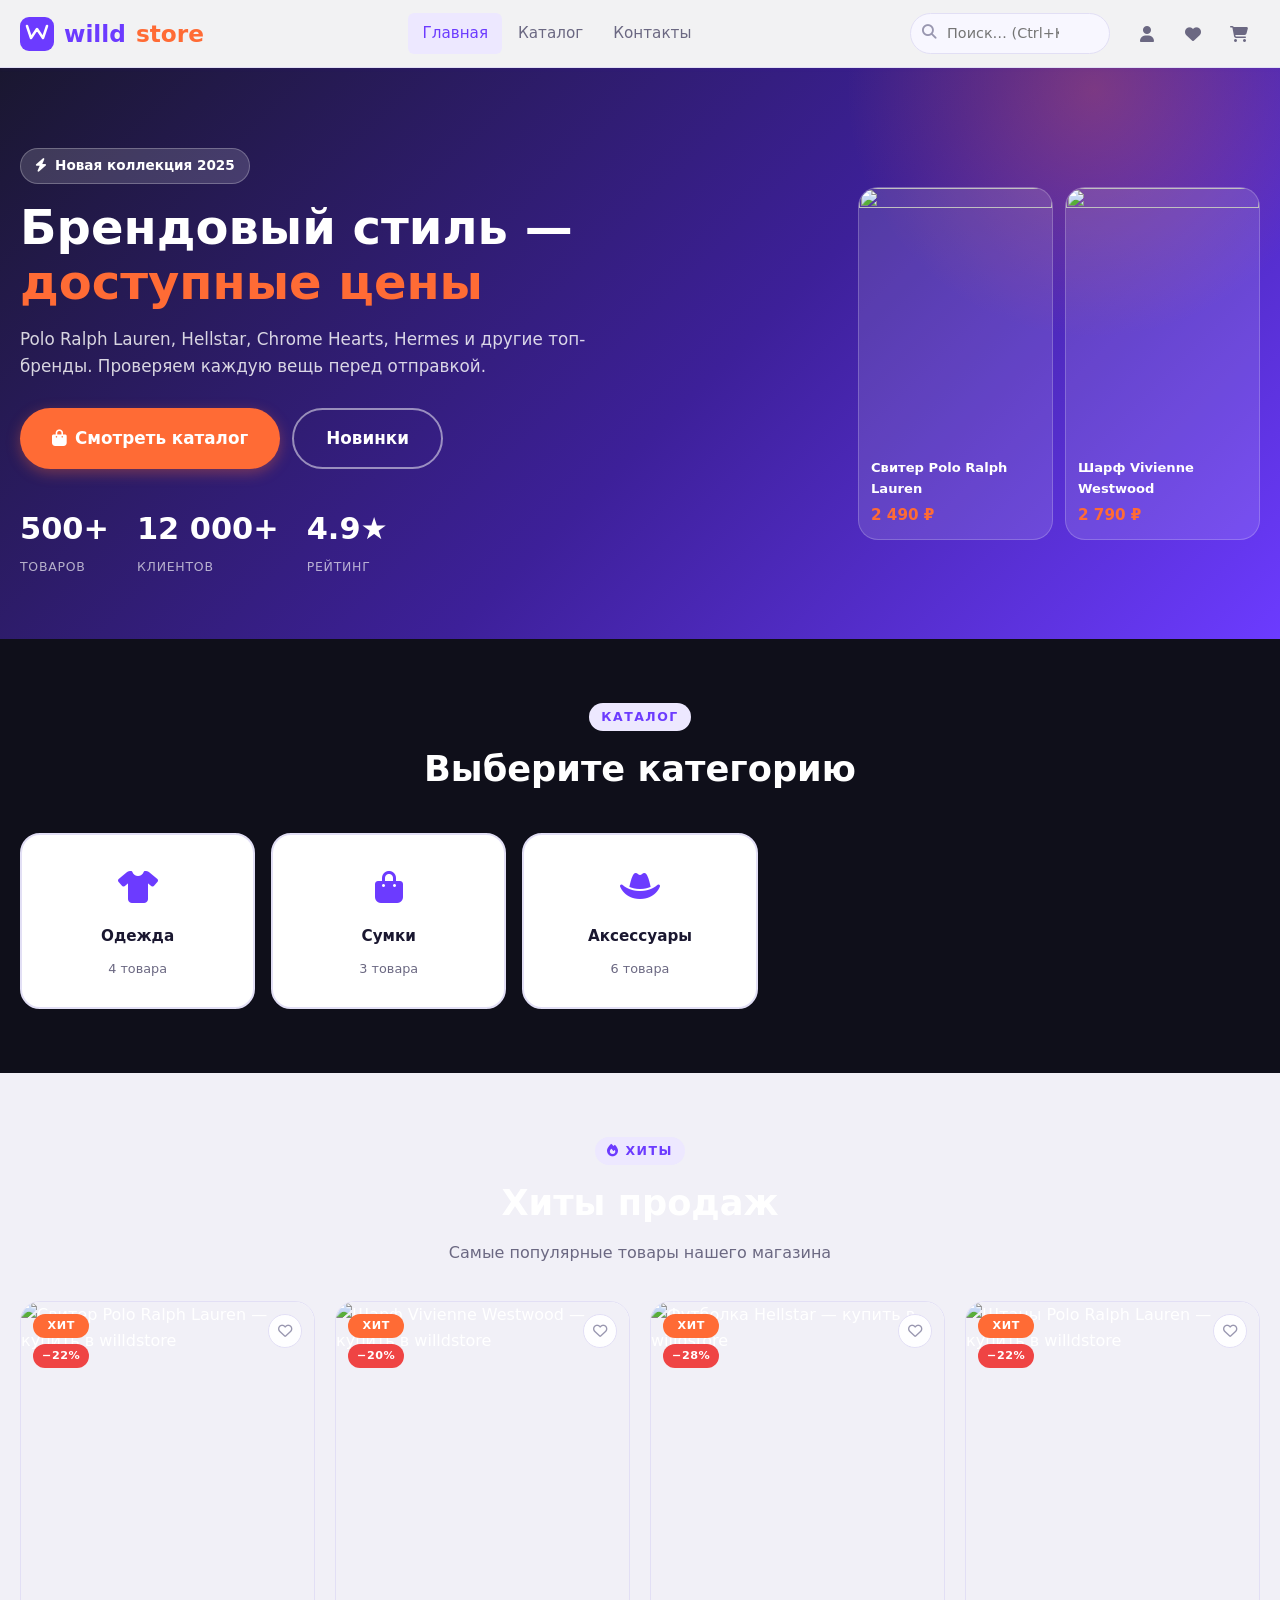
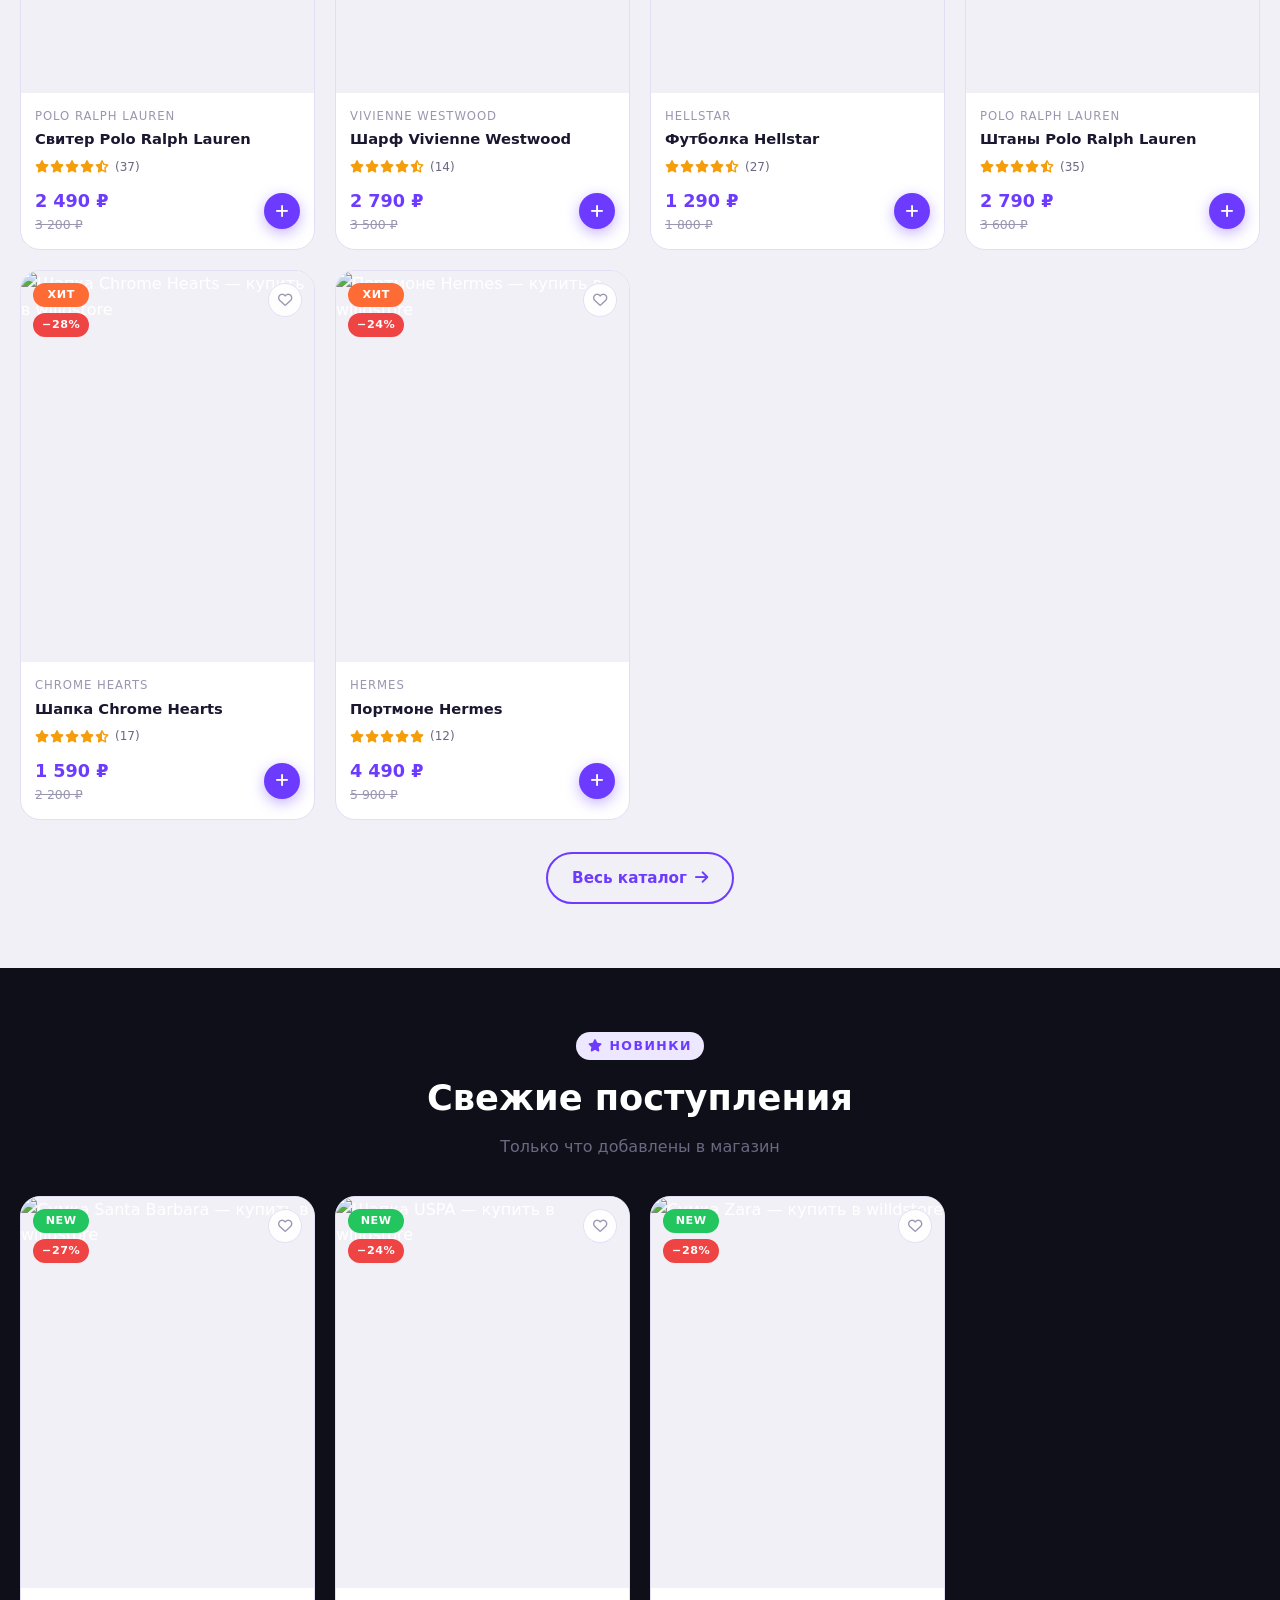
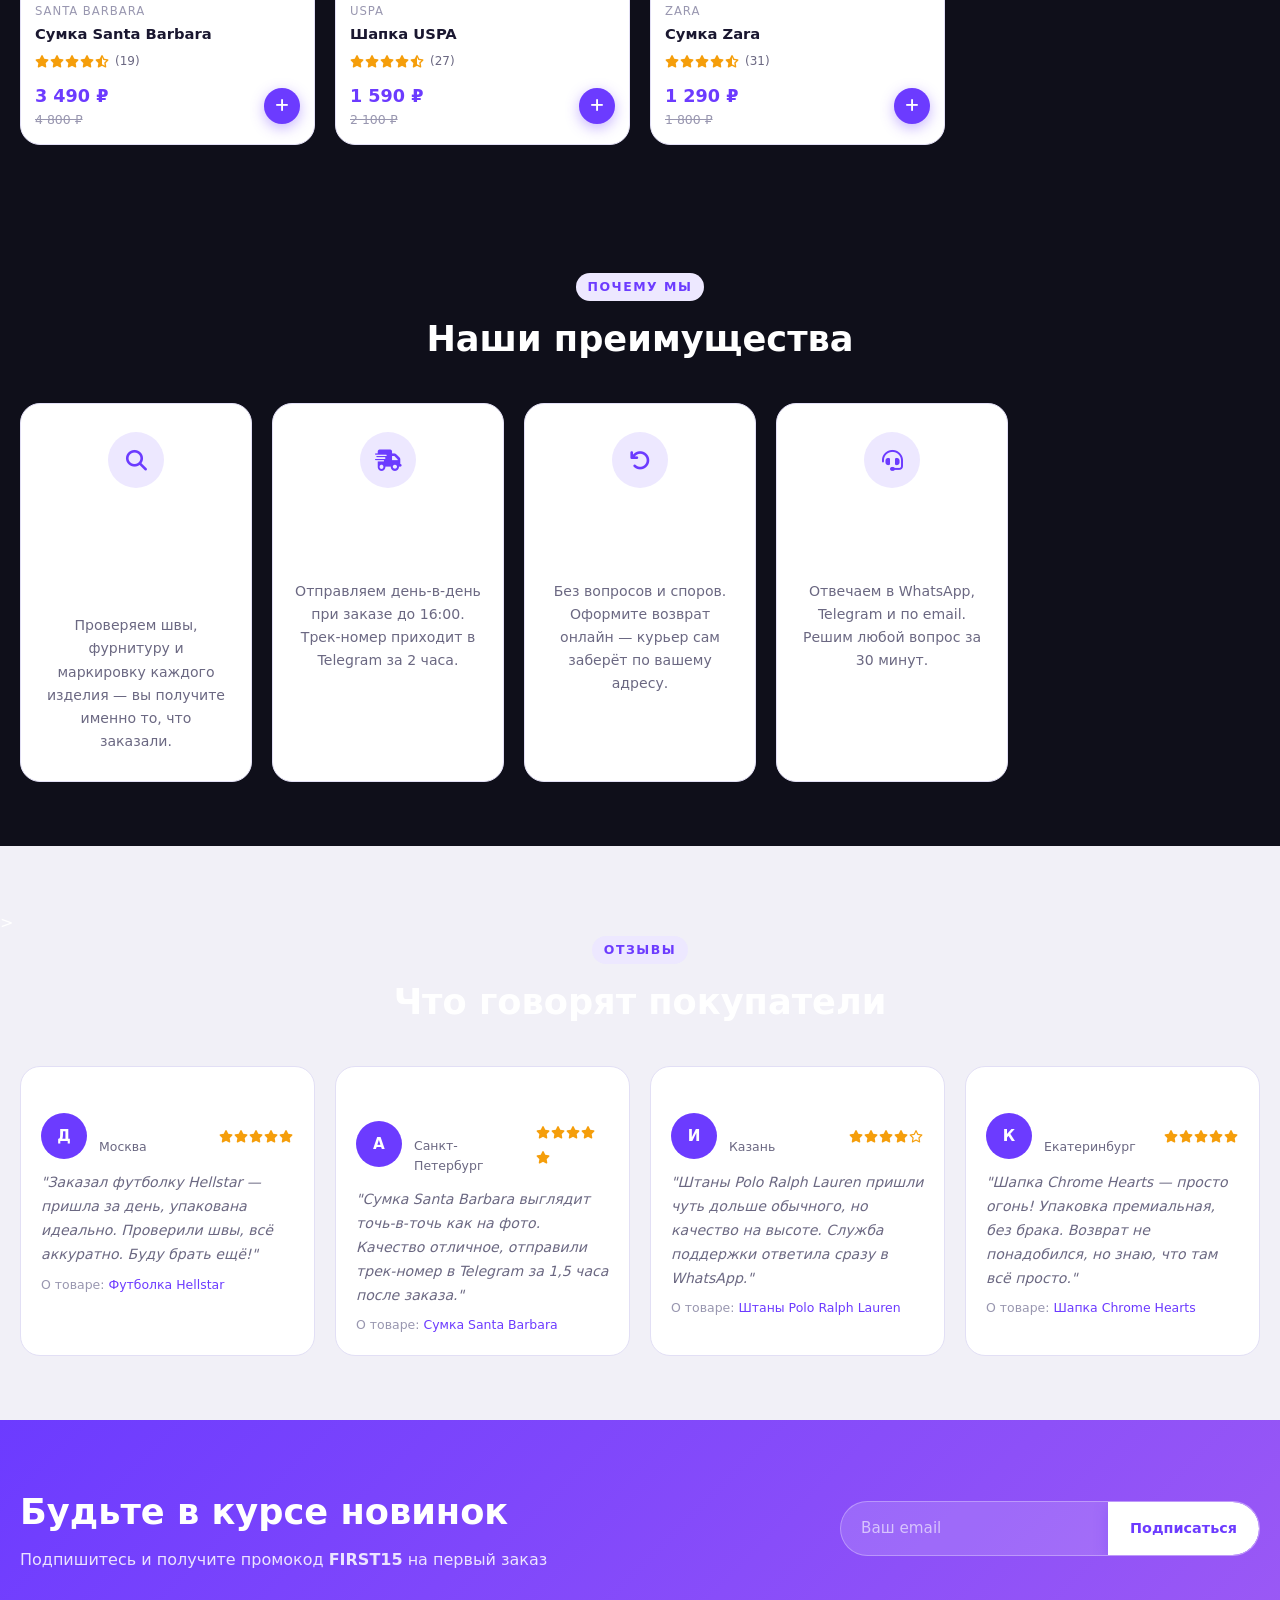
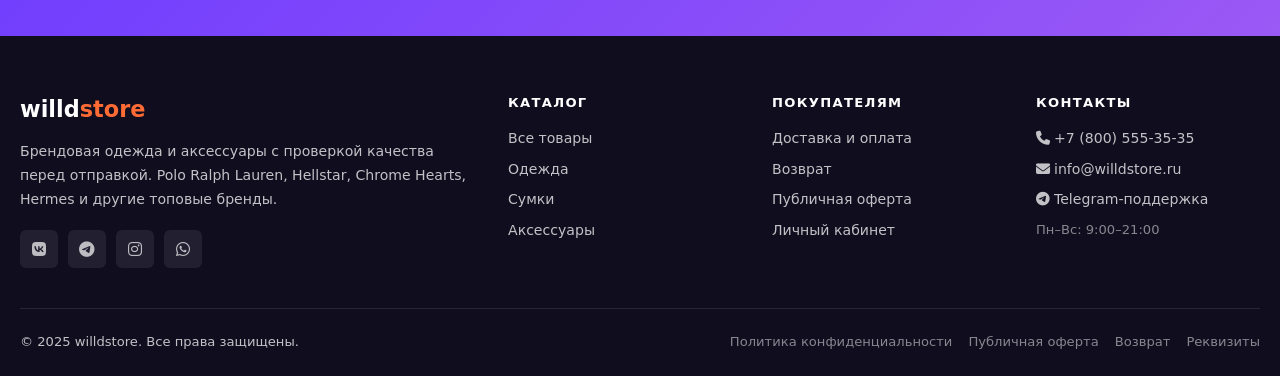
==== commit 283fe255: "Update index.html" ====
--- a/index.html
+++ b/index.html
@@ -92,12 +92,11 @@
   <!-- ══ Styles ══ -->
   <link rel="stylesheet" href="style.css">
 
-  <!-- FontAwesome 6.5 -->
-  <link rel="stylesheet"
-    href="https://cdnjs.cloudflare.com/ajax/libs/font-awesome/6.5.0/css/all.min.css"
-    integrity="sha512-Avb2QiuDEEvB4bZJYdft2mNjVShBftLdPG8FJ0V7irTLQ8Uo0qcPxh4Plh7eecyn6CpoEpsnBtXiGI0GOFA=="
-    crossorigin="anonymous" referrerpolicy="no-referrer">
-
+<!-- FontAwesome 6.5 -->
+<link rel="stylesheet"
+  href="https://cdnjs.cloudflare.com/ajax/libs/font-awesome/6.5.0/css/all.min.css"
+  referrerpolicy="no-referrer">
+  
   <!-- Google Fonts: Inter -->
   <link rel="preconnect" href="https://fonts.googleapis.com">
   <link rel="preconnect" href="https://fonts.gstatic.com" crossorigin>
@@ -106,11 +105,34 @@
 
   <!-- Критический CSS для первого экрана (предотвращает FOUC) -->
   <style>
-    body { opacity: 0; }
-    body.is-loaded { opacity: 1; transition: opacity .25s; }
-    .header { height: 68px; }
-    @media (max-width: 768px) { .header { height: 60px; } }
-    @media (max-width: 480px) { .header { height: 56px; } }
+  /* Показываем сайт сразу, даже если JS не загрузится */
+  body { 
+    opacity: 1; 
+    transition: opacity .25s;
+    margin: 0;
+    font-family: Inter, system-ui, -apple-system, sans-serif;
+    background: #0f0f1a;
+    color: #fff;
+  }
+  .header { height: 68px; }
+  @media (max-width: 768px) { .header { height: 60px; } }
+  @media (max-width: 480px) { .header { height: 56px; } }
+  
+  /* Анимация для уведомлений */
+  @keyframes slideIn { 
+    from { transform: translateX(100%); opacity: 0 } 
+    to { transform: translateX(0); opacity: 1 } 
+  }
+  #notifications { 
+    position: fixed; 
+    top: 20px; 
+    right: 20px; 
+    z-index: 9999; 
+    display: flex; 
+    flex-direction: column; 
+    gap: 10px; 
+    pointer-events: none 
+  }
   </style>
 </head>
 <body>
@@ -322,6 +344,29 @@
 <script src="router.js"></script>
 <script src="ui.js"></script>
 <script src="app.js"></script>
-
+  <!-- Защита от вечной загрузки -->
+<script>
+  // Если через 3 секунды роутер не отрендерил контент — покажем заглушку
+  setTimeout(() => {
+    const app = document.getElementById('app');
+    if (app && (app.innerHTML.trim() === '' || app.innerHTML.includes('fa-circle-notch'))) {
+      console.warn('⚠️ Роутер не загрузился, показываем заглушку');
+      app.innerHTML = `
+        <div style="max-width:600px;margin:40px auto;padding:20px;text-align:center">
+          <h1>🛍 willdstore</h1>
+          <p>Каталог загружается... Если не появляется, попробуйте:</p>
+          <ul style="text-align:left;margin:20px 0">
+            <li>Обновить страницу (Ctrl+F5)</li>
+            <li>Очистить кэш браузера</li>
+            <li>Отключить расширения</li>
+          </ul>
+          <a href="#/catalog" style="display:inline-block;padding:12px 24px;background:#6c3bff;color:#fff;text-decoration:none;border-radius:8px;margin-top:10px">
+            Перейти в каталог
+          </a>
+        </div>
+      `;
+    }
+  }, 3000);
+</script>
 </body>
 </html>
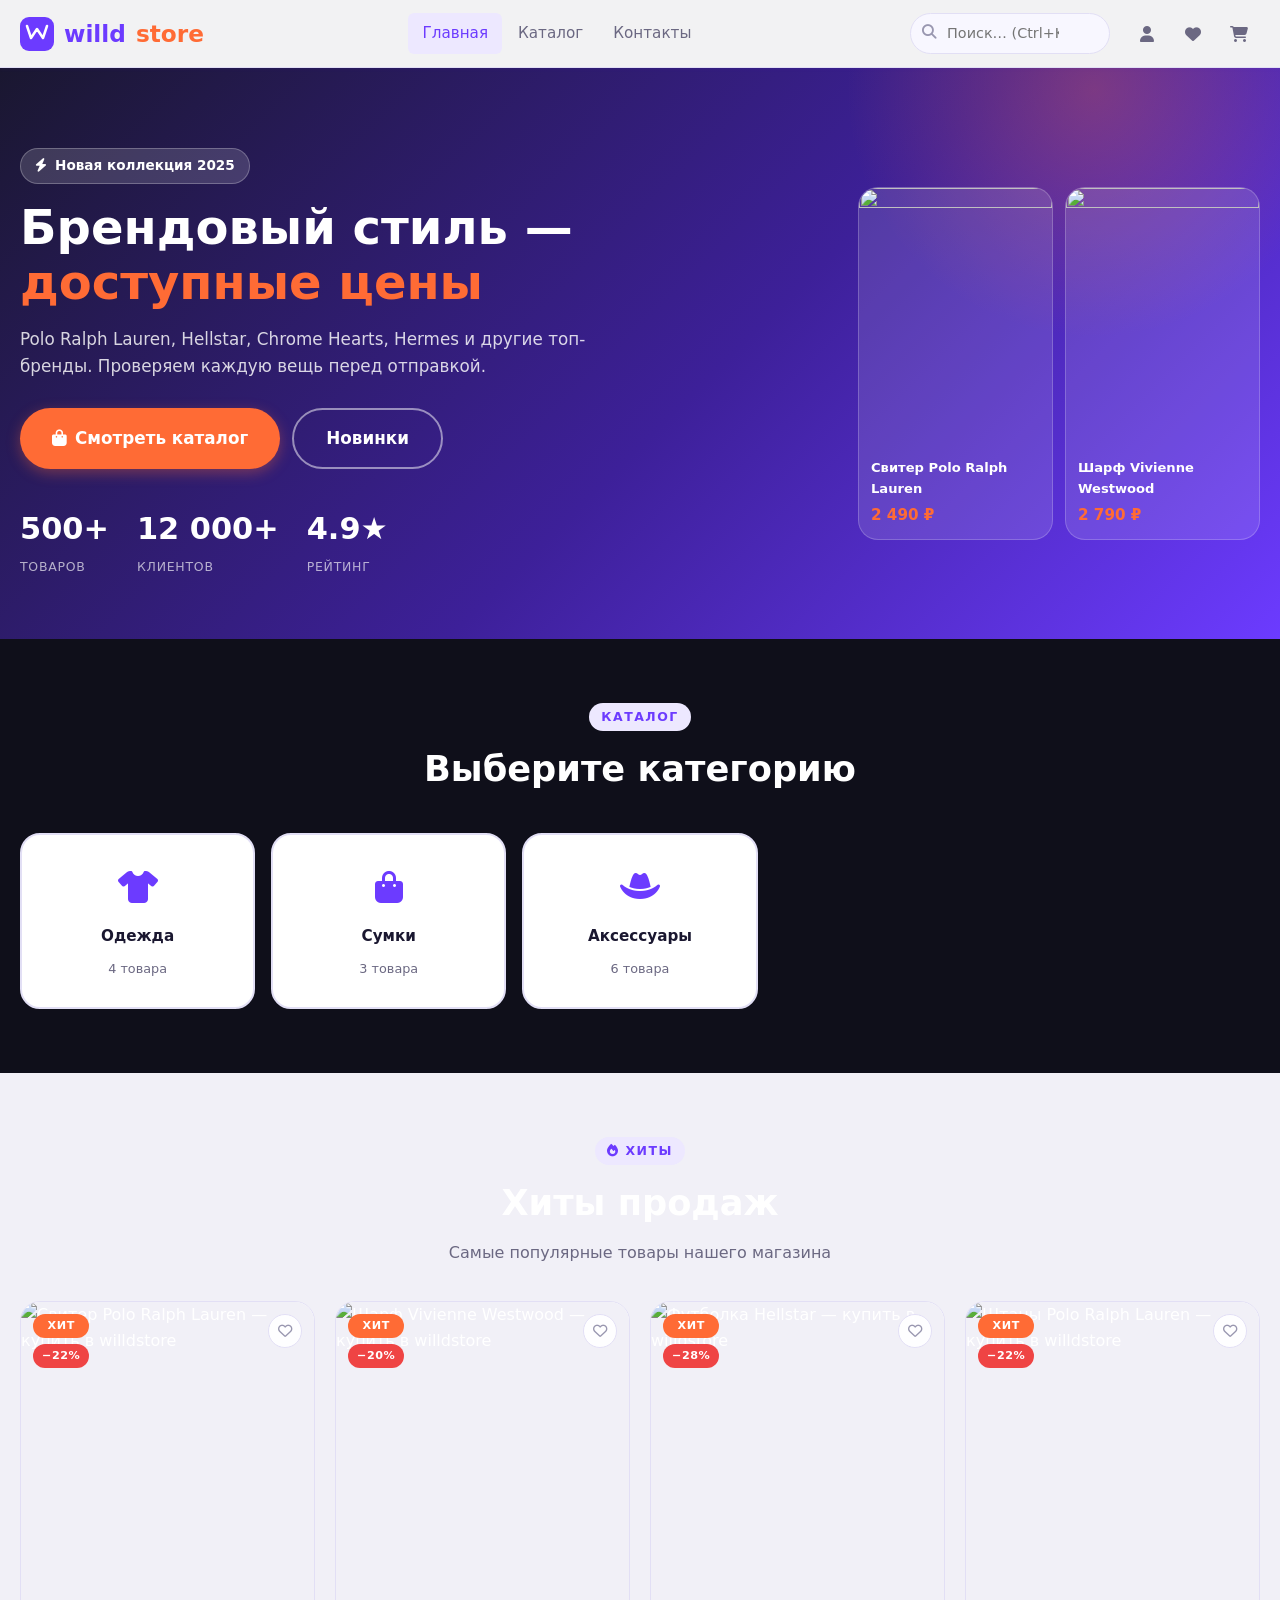
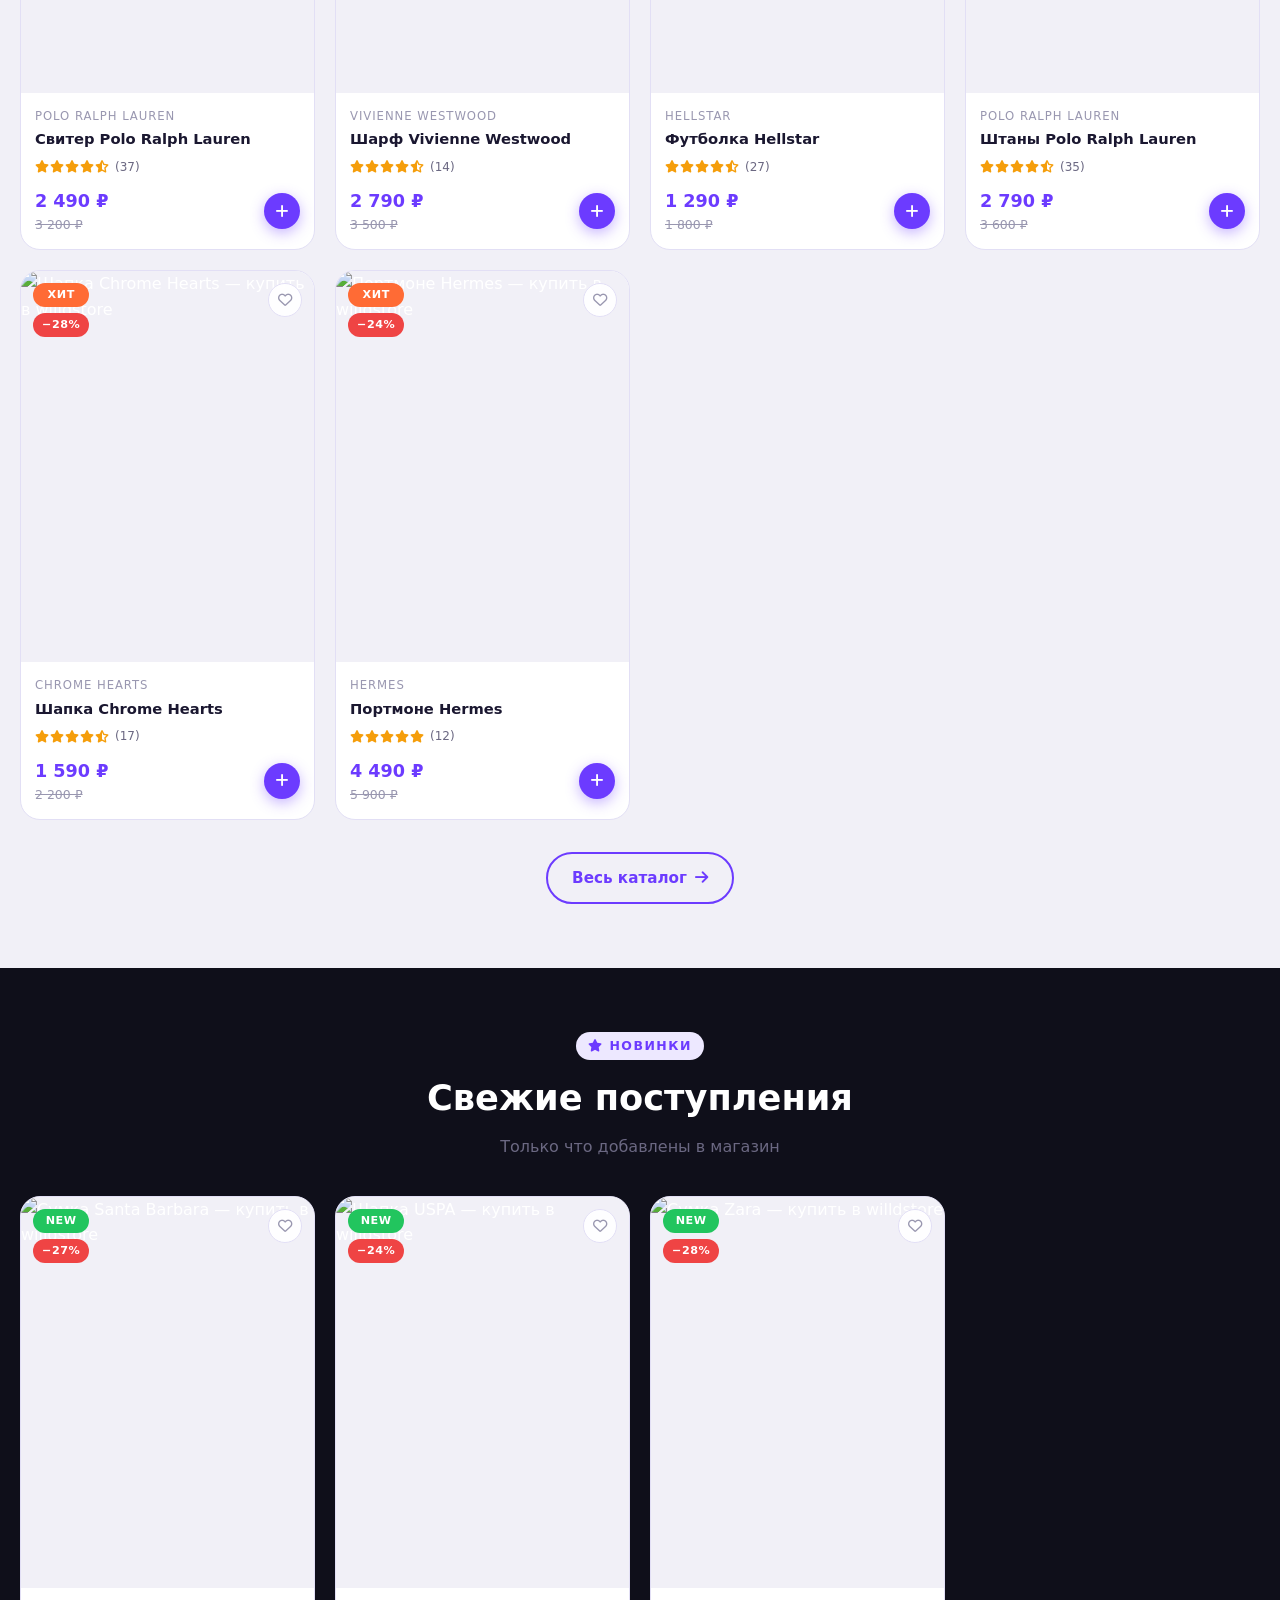
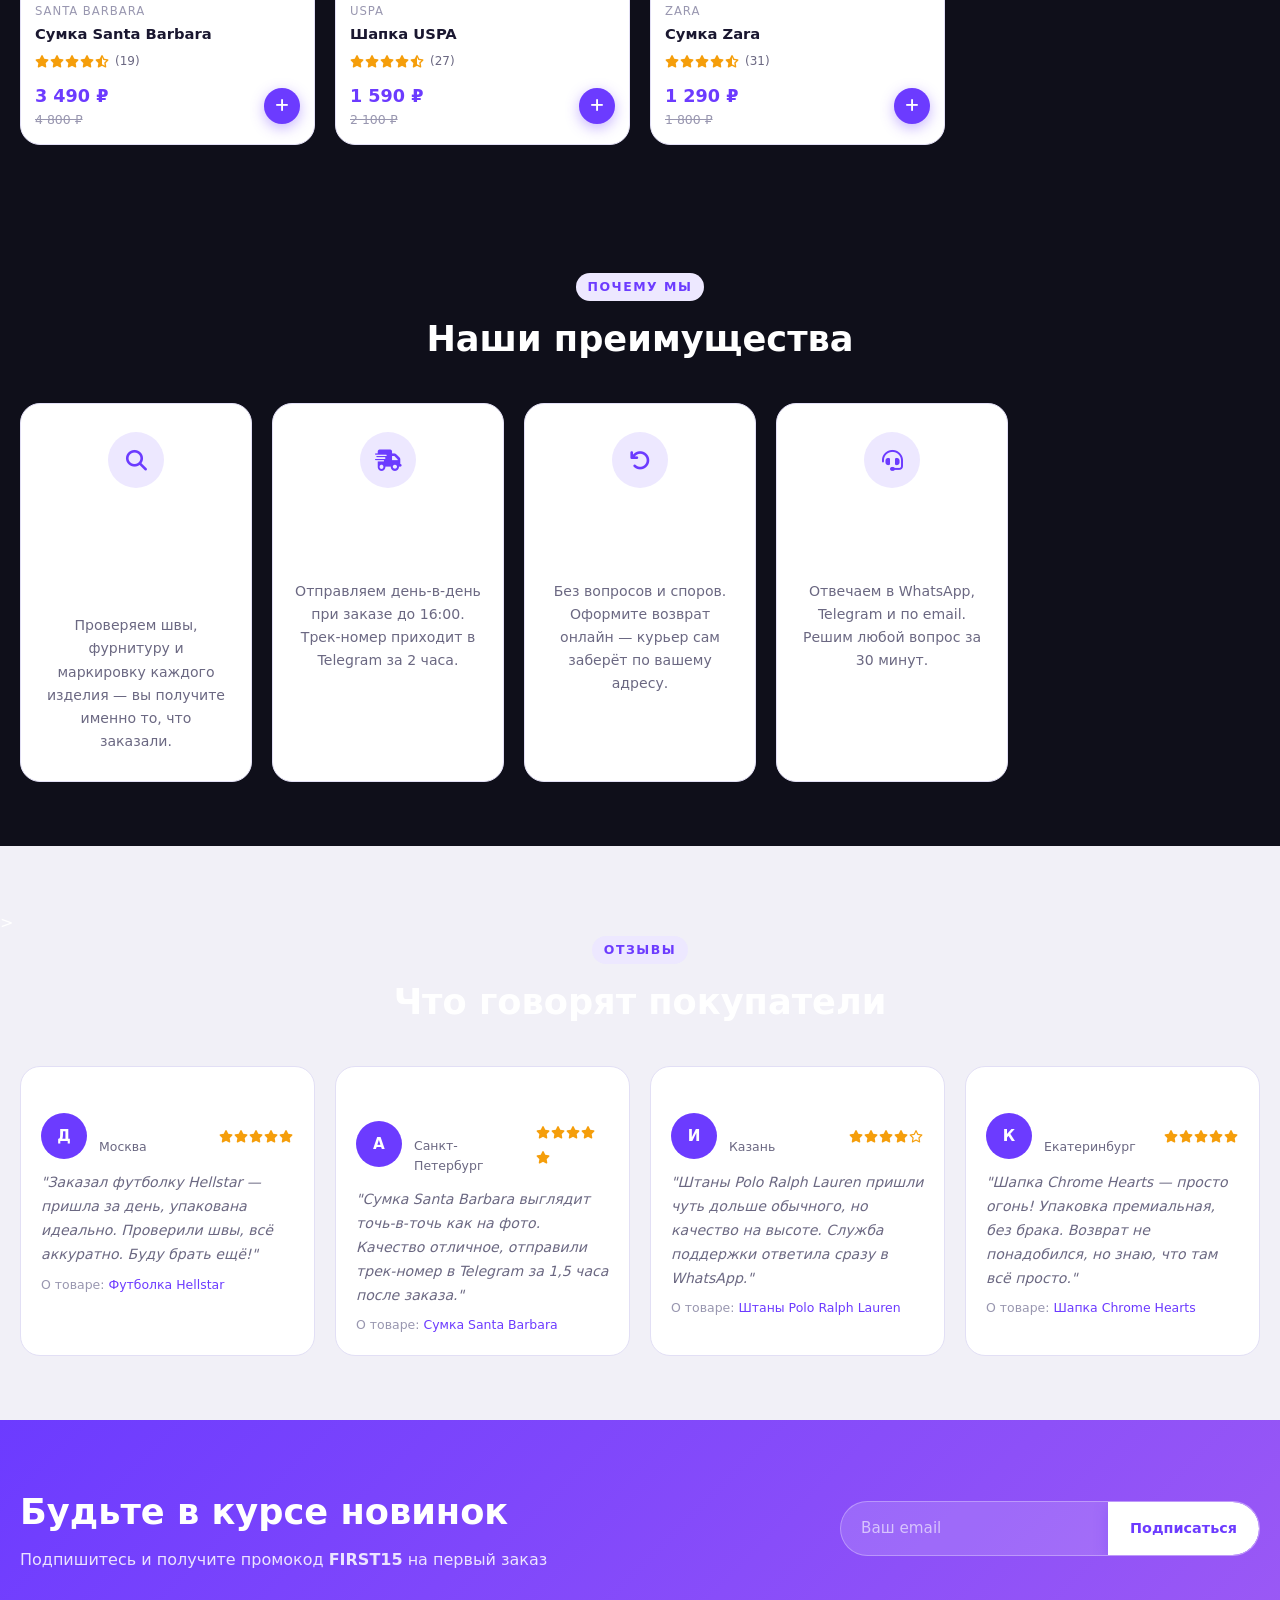
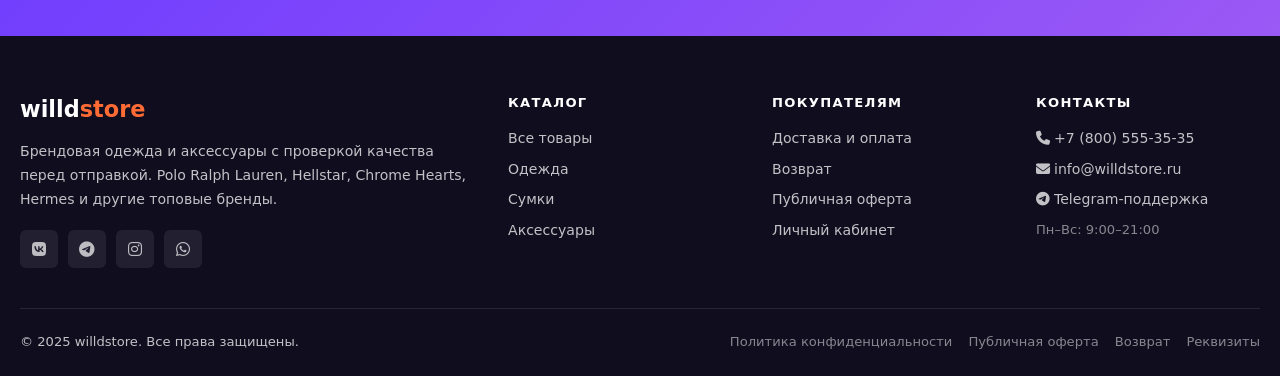
==== commit a4279e56: "Update index.html" ====
--- a/index.html
+++ b/index.html
@@ -33,9 +33,9 @@
   <meta name="twitter:image"       content="https://willdstore.ru/assets/images/og-cover.jpg">
 
   <!-- ══ Favicon ══ -->
-  <link rel="icon" type="image/svg+xml" href="assets/images/favicon.svg">
-  <link rel="icon" type="image/x-icon"  href="assets/images/favicon.ico">
-  <link rel="apple-touch-icon"          href="assets/images/apple-touch-icon.png">
+  <link rel="icon" type="image/svg+xml" href="/assets/images/favicon.svg">
+  <link rel="icon" type="image/x-icon"  href="/assets/images/favicon.ico">
+  <link rel="apple-touch-icon"          href="/assets/images/apple-touch-icon.png">
   <meta name="theme-color" content="#6c3bff">
 
   <!-- ══ Schema.org: Organization + WebSite ══ -->
@@ -90,12 +90,12 @@
   </script>
 
   <!-- ══ Styles ══ -->
-  <link rel="stylesheet" href="style.css">
-
-<!-- FontAwesome 6.5 -->
-<link rel="stylesheet"
-  href="https://cdnjs.cloudflare.com/ajax/libs/font-awesome/6.5.0/css/all.min.css"
-  referrerpolicy="no-referrer">
+  <link rel="stylesheet" href="/css/style.css">
+
+  <!-- FontAwesome 6.5 -->
+  <link rel="stylesheet"
+    href="https://cdnjs.cloudflare.com/ajax/libs/font-awesome/6.5.0/css/all.min.css"
+    referrerpolicy="no-referrer">
   
   <!-- Google Fonts: Inter -->
   <link rel="preconnect" href="https://fonts.googleapis.com">
@@ -156,7 +156,7 @@
     <nav class="header__nav" aria-label="Основная навигация">
       <a href="#/"        class="nav__link" aria-label="Главная">Главная</a>
       <a href="#/catalog" class="nav__link" aria-label="Каталог товаров">Каталог</a>
-      <a href="contacts.html" class="nav__link" aria-label="Контакты">Контакты</a>
+      <a href="/contacts.html" class="nav__link" aria-label="Контакты">Контакты</a>
     </nav>
 
     <!-- Поиск Desktop -->
@@ -226,7 +226,7 @@
   <a href="#/account" class="mobile-nav__link" onclick="closeMobileNav()">
     <i class="fas fa-user" aria-hidden="true"></i> Кабинет
   </a>
-  <a href="contacts.html" class="mobile-nav__link" onclick="closeMobileNav()">
+  <a href="/contacts.html" class="mobile-nav__link" onclick="closeMobileNav()">
     <i class="fas fa-envelope" aria-hidden="true"></i> Контакты
   </a>
   <div class="mobile-nav__search" role="search">
@@ -296,9 +296,9 @@
       <div class="footer__col">
         <p class="footer__col-title">Покупателям</p>
         <nav class="footer__col-links" aria-label="Информация для покупателей">
-          <a href="contacts.html">Доставка и оплата</a>
-          <a href="return-policy.html">Возврат</a>
-          <a href="public-offer.html">Публичная оферта</a>
+          <a href="/contacts.html">Доставка и оплата</a>
+          <a href="/return-policy.html">Возврат</a>
+          <a href="/public-offer.html">Публичная оферта</a>
           <a href="#/account">Личный кабинет</a>
         </nav>
       </div>
@@ -328,10 +328,10 @@
     <div class="footer__bottom">
       <p>© 2025 willdstore. Все права защищены.</p>
       <nav class="footer__legal" aria-label="Юридические документы">
-        <a href="privacy-policy.html">Политика конфиденциальности</a>
-        <a href="public-offer.html">Публичная оферта</a>
-        <a href="return-policy.html">Возврат</a>
-        <a href="contacts.html">Реквизиты</a>
+        <a href="/privacy-policy.html">Политика конфиденциальности</a>
+        <a href="/public-offer.html">Публичная оферта</a>
+        <a href="/return-policy.html">Возврат</a>
+        <a href="/contacts.html">Реквизиты</a>
       </nav>
     </div>
   </div>
@@ -339,11 +339,12 @@
 
 <!-- ════════════ СКРИПТЫ ════════════ -->
 <!-- Порядок строго: data → cart → router → ui → app -->
-<script src="data.js"></script>
-<script src="cart.js"></script>
-<script src="router.js"></script>
-<script src="ui.js"></script>
-<script src="app.js"></script>
+<script src="/js/data.js"></script>
+<script src="/js/cart.js"></script>
+<script src="/js/router.js"></script>
+<script src="/js/ui.js"></script>
+<script src="/js/app.js"></script>
+
   <!-- Защита от вечной загрузки -->
 <script>
   // Если через 3 секунды роутер не отрендерил контент — покажем заглушку
--- a/css/style.css
+++ b/css/style.css
@@ -0,0 +1,568 @@
+/* ════════════════════════════════════════
+   willdstore — style.css
+   Mobile-first, CSS Custom Properties,
+   Flex/Grid, адаптив до 320px
+   ════════════════════════════════════════ */
+
+/* ── 1. Reset ───────────────────────────── */
+*, *::before, *::after { box-sizing: border-box; margin: 0; padding: 0; }
+html { scroll-behavior: smooth; -webkit-text-size-adjust: 100%; }
+body { font-family: 'Inter', 'Segoe UI', Arial, sans-serif; background: var(--bg); color: var(--text); line-height: 1.6; min-height: 100vh; display: flex; flex-direction: column; opacity: 0; transition: opacity .25s; }
+body.is-loaded { opacity: 1; }
+body.nav-open { overflow: hidden; }
+img { max-width: 100%; height: auto; display: block; }
+a { text-decoration: none; color: inherit; }
+ul, ol { list-style: none; }
+button { cursor: pointer; border: none; background: none; font: inherit; }
+input, select, textarea { font: inherit; }
+main { flex: 1; }
+fieldset { border: none; }
+legend { font: inherit; }
+
+/* ── 2. Переменные ─────────────────────── */
+:root {
+  --primary:        #6c3bff;
+  --primary-dark:   #5228e8;
+  --primary-light:  #ede8ff;
+  --accent:         #ff6b35;
+  --accent-dark:    #e55a27;
+  --success:        #22c55e;
+  --danger:         #ef4444;
+  --warning:        #f59e0b;
+
+  --bg:             #f8f7ff;
+  --bg-card:        #ffffff;
+  --bg-muted:       #f1f0f7;
+  --border:         #e2dff5;
+
+  --text:           #1a1730;
+  --text-muted:     #6b6882;
+  --text-light:     #9997b0;
+
+  --shadow-sm:      0 1px 4px rgba(108,59,255,.08);
+  --shadow:         0 4px 16px rgba(108,59,255,.12);
+  --shadow-lg:      0 12px 40px rgba(108,59,255,.18);
+
+  --radius-sm:      6px;
+  --radius:         12px;
+  --radius-lg:      20px;
+  --radius-full:    9999px;
+
+  --transition:     .2s ease;
+  --header-h:       68px;
+  --container:      1280px;
+}
+
+/* ── 3. Утилиты ─────────────────────────── */
+.sr-only { position: absolute; width: 1px; height: 1px; padding: 0; margin: -1px; overflow: hidden; clip: rect(0,0,0,0); white-space: nowrap; border: 0; }
+.container { max-width: var(--container); margin: 0 auto; padding: 0 20px; }
+.section { padding: 64px 0; }
+.section--muted { background: var(--bg-muted); }
+.section-sm { padding: 40px 0; }
+.section-foot { text-align: center; margin-top: 32px; }
+.text-success { color: var(--success); }
+.text-danger  { color: var(--danger); }
+.text-muted   { color: var(--text-muted); }
+.btn-link { background: none; border: none; color: var(--primary); cursor: pointer; text-decoration: underline; font: inherit; padding: 0; }
+
+/* ── 4. Типографика ─────────────────────── */
+h1 { font-size: clamp(1.8rem, 4vw, 3rem); font-weight: 800; line-height: 1.15; }
+h2 { font-size: clamp(1.4rem, 3vw, 2.2rem); font-weight: 700; }
+h3 { font-size: clamp(1.05rem, 2vw, 1.35rem); font-weight: 600; }
+.page-title { margin-bottom: 24px; display: flex; align-items: center; gap: 12px; }
+.page-title__count { font-size: 1.1rem; color: var(--text-muted); font-weight: 500; }
+
+/* ── 5. Кнопки ──────────────────────────── */
+.btn {
+  display: inline-flex; align-items: center; justify-content: center;
+  gap: 8px; padding: 12px 24px;
+  border-radius: var(--radius-full);
+  font-weight: 600; font-size: .95rem;
+  transition: all var(--transition);
+  white-space: nowrap; cursor: pointer;
+}
+.btn:focus-visible { outline: 3px solid var(--primary); outline-offset: 2px; }
+.btn--primary { background: var(--primary); color: #fff; box-shadow: 0 4px 14px rgba(108,59,255,.38); }
+.btn--primary:hover { background: var(--primary-dark); transform: translateY(-1px); }
+.btn--primary:active { transform: none; }
+.btn--primary:disabled, .btn--primary[aria-disabled="true"] { opacity: .5; pointer-events: none; }
+.btn--accent  { background: var(--accent); color: #fff; box-shadow: 0 4px 14px rgba(255,107,53,.35); }
+.btn--accent:hover { background: var(--accent-dark); }
+.btn--outline { border: 2px solid var(--primary); color: var(--primary); }
+.btn--outline:hover { background: var(--primary); color: #fff; }
+.btn--outline-light { border: 2px solid rgba(255,255,255,.5); color: #fff; }
+.btn--outline-light:hover { background: rgba(255,255,255,.15); }
+.btn--ghost { color: var(--text-muted); }
+.btn--ghost:hover { color: var(--primary); background: var(--primary-light); }
+.btn--sm  { padding: 8px 16px; font-size: .85rem; }
+.btn--lg  { padding: 15px 32px; font-size: 1.05rem; }
+.btn--full { width: 100%; }
+.btn--icon { padding: 10px; border-radius: var(--radius-full); }
+.btn--icon.is-active { color: var(--danger); border-color: var(--danger); background: #fff0f0; }
+
+/* ── 6. Бейджи ──────────────────────────── */
+.badge { display: inline-flex; align-items: center; justify-content: center; padding: 3px 9px; border-radius: var(--radius-full); font-size: .7rem; font-weight: 700; text-transform: uppercase; letter-spacing: .05em; }
+.badge--new    { background: var(--success); color: #fff; }
+.badge--hit    { background: var(--accent);  color: #fff; }
+.badge--sale   { background: var(--danger);  color: #fff; }
+.badge--status { background: #e8f5e9; color: var(--success); }
+
+/* ── 7. Header ──────────────────────────── */
+.header { position: sticky; top: 0; z-index: 1000; height: var(--header-h); background: rgba(255,255,255,.95); backdrop-filter: blur(12px); -webkit-backdrop-filter: blur(12px); border-bottom: 1px solid var(--border); box-shadow: var(--shadow-sm); }
+.header__inner { height: 100%; display: flex; align-items: center; gap: 16px; }
+
+.header__logo { display: flex; align-items: center; gap: 10px; font-size: 1.45rem; font-weight: 900; color: var(--primary); white-space: nowrap; }
+.header__logo svg { flex-shrink: 0; }
+.header__logo-accent { color: var(--accent); }
+
+.header__nav { display: flex; gap: 2px; margin: 0 auto; }
+.nav__link { padding: 8px 14px; border-radius: var(--radius-sm); font-weight: 500; font-size: .95rem; color: var(--text-muted); transition: all var(--transition); }
+.nav__link:hover, .nav__link.is-active { color: var(--primary); background: var(--primary-light); }
+.nav__link:focus-visible { outline: 2px solid var(--primary); }
+
+/* Поиск в шапке */
+.header__search { position: relative; flex: 0 0 200px; }
+.header__search-icon { position: absolute; left: 12px; top: 50%; transform: translateY(-50%); color: var(--text-light); font-size: .9rem; pointer-events: none; }
+.header__search input { width: 100%; padding: 8px 36px 8px 36px; border: 1.5px solid var(--border); border-radius: var(--radius-full); background: var(--bg); font-size: .9rem; transition: all var(--transition); }
+.header__search input:focus { outline: none; border-color: var(--primary); box-shadow: 0 0 0 3px rgba(108,59,255,.12); }
+.header__search-clear { position: absolute; right: 10px; top: 50%; transform: translateY(-50%); color: var(--text-light); font-size: .8rem; cursor: pointer; display: none; }
+.header__search input:not(:placeholder-shown) + .header__search-clear { display: block; }
+
+/* Кнопки-иконки в шапке */
+.header__actions { display: flex; gap: 4px; }
+.header__btn { position: relative; width: 42px; height: 42px; display: flex; align-items: center; justify-content: center; border-radius: var(--radius-full); color: var(--text-muted); transition: all var(--transition); font-size: 1rem; }
+.header__btn:hover { color: var(--primary); background: var(--primary-light); }
+.header__btn:focus-visible { outline: 2px solid var(--primary); }
+.header__user-avatar { width: 30px; height: 30px; background: var(--primary); border-radius: 50%; color: #fff; display: flex; align-items: center; justify-content: center; font-weight: 700; font-size: .85rem; }
+
+/* Бейдж-счётчик */
+.cart-badge, .fav-badge { position: absolute; top: 2px; right: 2px; min-width: 18px; height: 18px; padding: 0 4px; background: var(--accent); color: #fff; font-size: .62rem; font-weight: 700; border-radius: var(--radius-full); display: flex; align-items: center; justify-content: center; border: 2px solid #fff; }
+
+/* Бургер */
+.burger { display: none; flex-direction: column; gap: 5px; padding: 8px; width: 42px; height: 42px; align-items: center; justify-content: center; }
+.burger span { display: block; width: 22px; height: 2px; background: var(--text); border-radius: 2px; transition: all var(--transition); transform-origin: center; }
+
+/* Мобильное меню */
+.mobile-nav { display: none; position: fixed; inset: var(--header-h) 0 0 0; z-index: 999; background: #fff; padding: 20px; flex-direction: column; gap: 6px; overflow-y: auto; }
+.mobile-nav.is-open { display: flex; }
+.mobile-nav__link { padding: 14px 16px; border-radius: var(--radius); font-weight: 500; font-size: 1rem; color: var(--text); display: flex; align-items: center; gap: 12px; transition: all var(--transition); }
+.mobile-nav__link:hover, .mobile-nav__link.is-active { color: var(--primary); background: var(--primary-light); }
+.mobile-nav__search { padding: 12px 16px; }
+
+/* ── 8. Hero ─────────────────────────────── */
+.hero { background: linear-gradient(135deg, #1a1730 0%, #3d2099 55%, #6c3bff 100%); color: #fff; padding: 80px 0 60px; position: relative; overflow: hidden; }
+.hero::before { content: ''; position: absolute; top: -40%; right: -5%; width: 500px; height: 500px; background: radial-gradient(circle, rgba(255,107,53,.3) 0%, transparent 70%); border-radius: 50%; pointer-events: none; }
+.hero__inner { position: relative; display: grid; grid-template-columns: 1fr 1fr; gap: 40px; align-items: center; }
+.hero__label { display: inline-flex; align-items: center; gap: 8px; background: rgba(255,255,255,.15); border: 1px solid rgba(255,255,255,.25); border-radius: var(--radius-full); padding: 6px 14px; font-size: .85rem; font-weight: 600; margin-bottom: 16px; }
+.hero__title { color: #fff; margin-bottom: 16px; }
+.hero__title-accent { color: var(--accent); }
+.hero__subtitle { color: rgba(255,255,255,.82); font-size: 1.05rem; margin-bottom: 28px; }
+.hero__actions { display: flex; gap: 12px; flex-wrap: wrap; }
+.hero__stats { display: flex; gap: 28px; margin-top: 36px; flex-wrap: wrap; }
+.hero__stat-num { font-size: 1.9rem; font-weight: 800; color: #fff; display: block; }
+.hero__stat-label { font-size: .78rem; color: rgba(255,255,255,.65); text-transform: uppercase; letter-spacing: .06em; }
+.hero__visual { display: flex; gap: 12px; justify-content: flex-end; }
+.hero__card { background: rgba(255,255,255,.12); border: 1px solid rgba(255,255,255,.2); border-radius: var(--radius-lg); overflow: hidden; flex: 1; max-width: 195px; transition: transform var(--transition); }
+.hero__card:hover { transform: translateY(-6px); }
+.hero__card-img { width: 100%; aspect-ratio: 3/4; object-fit: cover; }
+.hero__card-body { padding: 12px; }
+.hero__card-name { font-weight: 600; font-size: .82rem; color: #fff; margin-bottom: 4px; }
+.hero__card-price { font-weight: 800; color: var(--accent); font-size: .95rem; }
+
+/* ── 9. Section Heads ───────────────────── */
+.section-head { text-align: center; margin-bottom: 36px; }
+.section-head__label { display: inline-block; font-size: .78rem; font-weight: 700; text-transform: uppercase; letter-spacing: .12em; color: var(--primary); background: var(--primary-light); padding: 4px 12px; border-radius: var(--radius-full); margin-bottom: 10px; }
+.section-head__title { margin-bottom: 8px; }
+.section-head__sub { color: var(--text-muted); max-width: 500px; margin: 0 auto; }
+
+/* ── 10. Карточка товара ─────────────────── */
+.products-grid { display: grid; grid-template-columns: repeat(auto-fill, minmax(240px, 1fr)); gap: 20px; }
+
+.product-card { background: var(--bg-card); border: 1px solid var(--border); border-radius: var(--radius-lg); overflow: hidden; transition: all var(--transition); position: relative; }
+.product-card:hover { box-shadow: var(--shadow-lg); transform: translateY(-4px); border-color: var(--primary); }
+.product-card:focus-within { box-shadow: var(--shadow); }
+
+.product-card__badges { position: absolute; top: 12px; left: 12px; display: flex; flex-direction: column; gap: 6px; z-index: 2; pointer-events: none; }
+.product-card__fav { position: absolute; top: 12px; right: 12px; z-index: 2; width: 34px; height: 34px; background: rgba(255,255,255,.92); backdrop-filter: blur(4px); border-radius: var(--radius-full); display: flex; align-items: center; justify-content: center; color: var(--text-light); font-size: .9rem; transition: all var(--transition); border: 1.5px solid var(--border); }
+.product-card__fav:hover { color: var(--danger); border-color: var(--danger); }
+.product-card__fav.is-active { color: var(--danger); border-color: var(--danger); background: #fff0f0; }
+.product-card__fav:focus-visible { outline: 2px solid var(--primary); }
+
+.product-card__img-wrap { display: block; overflow: hidden; aspect-ratio: 3/4; background: var(--bg-muted); }
+.product-card__img { width: 100%; height: 100%; object-fit: cover; transition: transform .4s ease; }
+.product-card:hover .product-card__img { transform: scale(1.05); }
+
+.product-card__body { padding: 14px; }
+.product-card__brand { font-size: .73rem; color: var(--text-light); text-transform: uppercase; letter-spacing: .08em; margin-bottom: 4px; }
+.product-card__title-link { display: block; }
+.product-card__name { font-weight: 600; font-size: .92rem; color: var(--text); margin-bottom: 8px; line-height: 1.35; display: -webkit-box; -webkit-line-clamp: 2; -webkit-box-orient: vertical; overflow: hidden; }
+.product-card__rating { display: flex; align-items: center; gap: 5px; margin-bottom: 10px; }
+.stars { color: var(--warning); font-size: .78rem; letter-spacing: 1px; }
+.product-card__reviews { font-size: .75rem; color: var(--text-muted); }
+.product-card__footer { display: flex; align-items: center; justify-content: space-between; gap: 8px; }
+.product-card__prices { display: flex; flex-direction: column; }
+.product-card__price { font-size: 1.1rem; font-weight: 800; color: var(--primary); }
+.product-card__old-price { font-size: .78rem; color: var(--text-light); text-decoration: line-through; }
+.product-card__add { width: 36px; height: 36px; background: var(--primary); color: #fff; border-radius: var(--radius-full); display: flex; align-items: center; justify-content: center; font-size: .95rem; transition: all var(--transition); flex-shrink: 0; }
+.product-card__add:hover { background: var(--primary-dark); transform: scale(1.1); }
+.product-card__add.is-in-cart { background: var(--success); }
+.product-card__add:focus-visible { outline: 2px solid var(--primary); }
+
+/* ── 11. Категории ──────────────────────── */
+.cats-grid { display: grid; grid-template-columns: repeat(auto-fill, minmax(200px, 1fr)); gap: 16px; }
+.cat-card { background: var(--bg-card); border: 2px solid var(--border); border-radius: var(--radius-lg); padding: 28px 20px; text-align: center; display: flex; flex-direction: column; align-items: center; gap: 10px; transition: all var(--transition); }
+.cat-card:hover, .cat-card.is-active { border-color: var(--primary); background: var(--primary-light); box-shadow: var(--shadow); }
+.cat-card:focus-visible { outline: 3px solid var(--primary); }
+.cat-card__icon { font-size: 2rem; color: var(--primary); }
+.cat-card__name { font-weight: 600; font-size: .95rem; color: var(--text); }
+.cat-card__count { font-size: .8rem; color: var(--text-muted); }
+
+/* ── 12. Преимущества ───────────────────── */
+.adv-grid { display: grid; grid-template-columns: repeat(auto-fill, minmax(220px, 1fr)); gap: 20px; }
+.adv-card { background: var(--bg-card); border: 1px solid var(--border); border-radius: var(--radius-lg); padding: 28px 22px; text-align: center; }
+.adv-card__icon { width: 56px; height: 56px; margin: 0 auto 14px; background: var(--primary-light); border-radius: var(--radius-full); display: flex; align-items: center; justify-content: center; font-size: 1.3rem; color: var(--primary); }
+.adv-card__title { font-weight: 700; margin-bottom: 8px; }
+.adv-card__text { font-size: .88rem; color: var(--text-muted); line-height: 1.65; }
+
+/* ── 13. Отзывы ─────────────────────────── */
+.reviews-grid { display: grid; grid-template-columns: repeat(auto-fill, minmax(280px, 1fr)); gap: 20px; }
+.reviews-grid--compact .review-card { padding: 14px; }
+.review-card { background: var(--bg-card); border: 1px solid var(--border); border-radius: var(--radius-lg); padding: 20px; }
+.review-card__head { display: flex; align-items: center; gap: 12px; margin-bottom: 12px; }
+.review-card__avatar { width: 46px; height: 46px; border-radius: 50%; overflow: hidden; flex-shrink: 0; }
+.review-card__initials { width: 100%; height: 100%; background: var(--primary); display: flex; align-items: center; justify-content: center; font-weight: 700; color: #fff; font-size: .95rem; }
+.review-card__name { font-weight: 600; font-size: .9rem; }
+.review-card__city { font-size: .78rem; color: var(--text-muted); }
+.review-card__rating { margin-left: auto; }
+.review-card__text { font-size: .88rem; color: var(--text-muted); line-height: 1.7; font-style: italic; margin-bottom: 8px; }
+.review-card__product { font-size: .78rem; color: var(--text-light); }
+.review-card__product a { color: var(--primary); }
+.empty-reviews { color: var(--text-muted); font-size: .9rem; }
+
+/* ── 14. Newsletter ─────────────────────── */
+.newsletter { background: linear-gradient(135deg, var(--primary) 0%, #9b59f5 100%); padding: 64px 0; }
+.newsletter__inner { display: flex; align-items: center; gap: 40px; flex-wrap: wrap; justify-content: space-between; }
+.newsletter__title { color: #fff; margin-bottom: 6px; }
+.newsletter__sub { color: rgba(255,255,255,.85); }
+.newsletter-form { display: flex; flex: 0 0 420px; max-width: 100%; background: rgba(255,255,255,.15); border: 1px solid rgba(255,255,255,.3); border-radius: var(--radius-full); overflow: hidden; }
+.newsletter-form__input { flex: 1; background: none; border: none; padding: 14px 20px; color: #fff; outline: none; font-size: .95rem; }
+.newsletter-form__input::placeholder { color: rgba(255,255,255,.6); }
+.newsletter-form__btn { background: #fff; color: var(--primary); padding: 14px 22px; font-weight: 700; font-size: .9rem; border-radius: 0 var(--radius-full) var(--radius-full) 0; white-space: nowrap; transition: all var(--transition); }
+.newsletter-form__btn:hover { background: var(--primary-light); }
+
+/* ── 15. Footer ─────────────────────────── */
+.footer { background: #0f0d1e; color: rgba(255,255,255,.75); padding: 56px 0 24px; }
+.footer__grid { display: grid; grid-template-columns: 2fr 1fr 1fr 1fr; gap: 40px; margin-bottom: 40px; }
+.footer__logo { font-size: 1.4rem; font-weight: 900; color: #fff; margin-bottom: 12px; }
+.footer__logo-accent { color: var(--accent); }
+.footer__desc { font-size: .88rem; line-height: 1.7; margin-bottom: 18px; }
+.footer__socials { display: flex; gap: 10px; }
+.footer__social { width: 38px; height: 38px; background: rgba(255,255,255,.08); border-radius: var(--radius-sm); display: flex; align-items: center; justify-content: center; color: rgba(255,255,255,.7); transition: all var(--transition); }
+.footer__social:hover { background: var(--primary); color: #fff; }
+.footer__social:focus-visible { outline: 2px solid var(--primary); }
+.footer__col-title { font-size: .82rem; font-weight: 700; color: #fff; text-transform: uppercase; letter-spacing: .1em; margin-bottom: 14px; }
+.footer__col-links { display: flex; flex-direction: column; gap: 8px; }
+.footer__col-links a { font-size: .88rem; transition: color var(--transition); }
+.footer__col-links a:hover { color: var(--primary); }
+.footer__bottom { border-top: 1px solid rgba(255,255,255,.1); padding-top: 22px; display: flex; justify-content: space-between; align-items: center; flex-wrap: wrap; gap: 12px; font-size: .82rem; }
+.footer__legal { display: flex; gap: 16px; flex-wrap: wrap; }
+.footer__legal a { color: rgba(255,255,255,.5); transition: color var(--transition); }
+.footer__legal a:hover { color: rgba(255,255,255,.8); }
+
+/* ── 16. Breadcrumb ─────────────────────── */
+.breadcrumb { padding: 14px 0; }
+.breadcrumb__list { display: flex; align-items: center; flex-wrap: wrap; gap: 4px; font-size: .82rem; color: var(--text-muted); }
+.breadcrumb__sep { margin: 0 2px; color: var(--border); }
+.breadcrumb__item--current { color: var(--text); font-weight: 500; }
+.breadcrumb__link { transition: color var(--transition); }
+.breadcrumb__link:hover { color: var(--primary); }
+
+/* ── 17. Каталог ────────────────────────── */
+.catalog-layout { display: grid; grid-template-columns: 260px 1fr; gap: 28px; align-items: start; }
+
+.filter-panel { background: var(--bg-card); border: 1px solid var(--border); border-radius: var(--radius-lg); padding: 22px; position: sticky; top: calc(var(--header-h) + 16px); }
+.filter-panel__head { display: flex; align-items: center; justify-content: space-between; margin-bottom: 18px; }
+.filter-panel__title { font-weight: 700; font-size: .95rem; display: flex; align-items: center; gap: 8px; }
+.filter-group { margin-bottom: 22px; }
+.filter-group__label { font-size: .75rem; font-weight: 700; text-transform: uppercase; letter-spacing: .08em; color: var(--text-muted); margin-bottom: 10px; }
+.filter-group__options { display: flex; flex-wrap: wrap; gap: 6px; }
+.filter-group__options--col { flex-direction: column; }
+.filter-chip { padding: 6px 13px; border-radius: var(--radius-full); font-size: .85rem; font-weight: 500; border: 1.5px solid var(--border); color: var(--text-muted); transition: all var(--transition); cursor: pointer; background: none; }
+.filter-chip:hover { border-color: var(--primary); color: var(--primary); }
+.filter-chip.is-active { background: var(--primary); border-color: var(--primary); color: #fff; }
+.filter-chip:focus-visible { outline: 2px solid var(--primary); }
+.price-range__inputs { display: flex; align-items: center; gap: 8px; }
+.price-range__input { flex: 1; padding: 8px 10px; border: 1.5px solid var(--border); border-radius: var(--radius-sm); font-size: .85rem; background: var(--bg); transition: all var(--transition); width: 0; }
+.price-range__input:focus { outline: none; border-color: var(--primary); }
+.price-range__sep { color: var(--text-light); flex-shrink: 0; }
+
+.catalog-toolbar { display: flex; align-items: center; justify-content: space-between; margin-bottom: 20px; gap: 12px; flex-wrap: wrap; }
+.catalog-toolbar__count { font-size: .88rem; color: var(--text-muted); }
+.catalog-sort { padding: 9px 14px; border: 1.5px solid var(--border); border-radius: var(--radius-sm); background: var(--bg-card); font-size: .9rem; color: var(--text); cursor: pointer; }
+.catalog-sort:focus { outline: none; border-color: var(--primary); }
+.filter-toggle-btn { display: none; }
+
+.pagination { display: flex; justify-content: center; align-items: center; gap: 6px; margin-top: 32px; }
+.page-btn { min-width: 38px; height: 38px; padding: 0 10px; border: 1.5px solid var(--border); border-radius: var(--radius-sm); font-weight: 600; font-size: .88rem; display: flex; align-items: center; justify-content: center; transition: all var(--transition); cursor: pointer; }
+.page-btn:hover:not(:disabled) { border-color: var(--primary); color: var(--primary); }
+.page-btn.is-active { background: var(--primary); border-color: var(--primary); color: #fff; }
+.page-btn:disabled { opacity: .35; cursor: not-allowed; }
+
+/* ── 18. Карточка товара (страница) ─────── */
+.product-page { padding: 32px 0 64px; }
+.product-layout { display: grid; grid-template-columns: 1fr 1fr; gap: 48px; align-items: start; }
+.product-gallery { position: sticky; top: calc(var(--header-h) + 16px); }
+.product-gallery__main { border-radius: var(--radius-lg); overflow: hidden; aspect-ratio: 3/4; background: var(--bg-muted); }
+.product-gallery__img { width: 100%; height: 100%; object-fit: cover; }
+.product-info__brand { font-size: .85rem; color: var(--text-muted); text-transform: uppercase; letter-spacing: .1em; margin-bottom: 6px; }
+.product-info__name { font-size: clamp(1.4rem, 3vw, 2rem); font-weight: 800; margin-bottom: 12px; }
+.product-info__rating { display: flex; align-items: center; gap: 10px; margin-bottom: 18px; flex-wrap: wrap; }
+.product-info__rating-val { font-weight: 700; }
+.product-info__reviews-link { font-size: .85rem; color: var(--primary); text-decoration: underline; cursor: pointer; }
+.product-info__prices { margin-bottom: 8px; display: flex; align-items: baseline; gap: 10px; flex-wrap: wrap; }
+.product-info__price { font-size: 2.1rem; font-weight: 900; color: var(--primary); }
+.product-info__old-price { font-size: 1.05rem; color: var(--text-light); text-decoration: line-through; }
+.product-info__discount { font-size: .8rem; }
+.product-info__stock { font-size: .88rem; margin-bottom: 20px; display: flex; align-items: center; gap: 6px; }
+.product-info__stock--in  { color: var(--success); }
+.product-info__stock--out { color: var(--danger); }
+
+.size-picker { margin-bottom: 20px; }
+.size-picker__label { font-size: .82rem; font-weight: 700; color: var(--text-muted); text-transform: uppercase; letter-spacing: .08em; margin-bottom: 10px; }
+.size-picker__btns { display: flex; flex-wrap: wrap; gap: 8px; }
+.size-btn { min-width: 46px; padding: 8px 12px; border: 2px solid var(--border); border-radius: var(--radius-sm); font-weight: 600; font-size: .9rem; transition: all var(--transition); cursor: pointer; background: none; }
+.size-btn:hover { border-color: var(--primary); color: var(--primary); }
+.size-btn.is-active { border-color: var(--primary); background: var(--primary); color: #fff; }
+.size-btn:focus-visible { outline: 2px solid var(--primary); }
+
+.qty-picker { display: flex; align-items: center; gap: 14px; margin-bottom: 22px; }
+.qty-picker__label { font-size: .82rem; font-weight: 700; color: var(--text-muted); text-transform: uppercase; letter-spacing: .08em; }
+.qty-control { display: flex; align-items: center; border: 2px solid var(--border); border-radius: var(--radius-sm); overflow: hidden; }
+.qty-control__btn { width: 38px; height: 38px; font-size: 1.2rem; font-weight: 700; color: var(--text-muted); transition: all var(--transition); flex-shrink: 0; }
+.qty-control__btn:hover { background: var(--bg-muted); color: var(--primary); }
+.qty-control__input { width: 50px; height: 38px; text-align: center; border: none; border-left: 2px solid var(--border); border-right: 2px solid var(--border); font-weight: 700; -moz-appearance: textfield; }
+.qty-control__input::-webkit-outer-spin-button, .qty-control__input::-webkit-inner-spin-button { -webkit-appearance: none; }
+.qty-control__input:focus { outline: none; }
+
+.product-actions { display: flex; gap: 12px; margin-bottom: 28px; }
+.product-actions__add { flex: 1; }
+
+.product-tabs { margin-top: 32px; }
+.tabs-nav { display: flex; border-bottom: 2px solid var(--border); margin-bottom: 18px; overflow-x: auto; }
+.tab-btn { padding: 10px 18px; font-weight: 600; font-size: .9rem; color: var(--text-muted); border-bottom: 2px solid transparent; margin-bottom: -2px; transition: all var(--transition); white-space: nowrap; }
+.tab-btn:hover { color: var(--primary); }
+.tab-btn.is-active { color: var(--primary); border-bottom-color: var(--primary); }
+.tab-btn:focus-visible { outline: 2px solid var(--primary); }
+.tab-content { display: none; }
+.tab-content.is-active { display: block; }
+.tab-content__text { color: var(--text-muted); line-height: 1.8; }
+
+.specs-list { width: 100%; border-collapse: collapse; }
+.specs-list__row { display: grid; grid-template-columns: 1fr 1fr; }
+.specs-list__key { padding: 10px 0; border-bottom: 1px solid var(--border); color: var(--text-muted); font-size: .9rem; }
+.specs-list__val { padding: 10px 0; border-bottom: 1px solid var(--border); font-weight: 600; font-size: .9rem; }
+
+.similar-section { margin-top: 64px; }
+.similar-section__title { font-size: 1.5rem; font-weight: 700; margin-bottom: 24px; }
+
+/* ── 19. Корзина ────────────────────────── */
+.cart-page { padding: 32px 0 64px; }
+.cart-layout { display: grid; grid-template-columns: 1fr 360px; gap: 24px; align-items: start; }
+.cart-items { display: flex; flex-direction: column; gap: 12px; }
+.cart-item { background: var(--bg-card); border: 1px solid var(--border); border-radius: var(--radius-lg); padding: 16px; display: flex; gap: 16px; }
+.cart-item__img-wrap { flex-shrink: 0; }
+.cart-item__img { width: 90px; height: 112px; object-fit: cover; border-radius: var(--radius); }
+.cart-item__info { flex: 1; min-width: 0; }
+.cart-item__name { font-weight: 600; display: block; margin-bottom: 4px; overflow: hidden; text-overflow: ellipsis; white-space: nowrap; }
+.cart-item__meta { font-size: .82rem; color: var(--text-muted); margin-bottom: 6px; }
+.cart-item__controls { display: flex; align-items: center; gap: 10px; flex-wrap: wrap; margin-top: 8px; }
+.cart-item__line-price { font-weight: 800; color: var(--primary); font-size: 1.05rem; margin-left: auto; }
+.cart-item__remove { color: var(--danger); font-size: .9rem; }
+.cart-item__remove:hover { opacity: .7; }
+
+.cart-summary { background: var(--bg-card); border: 1px solid var(--border); border-radius: var(--radius-lg); padding: 22px; position: sticky; top: calc(var(--header-h) + 16px); }
+.cart-summary__title { font-size: 1.05rem; font-weight: 700; margin-bottom: 16px; }
+.cart-summary__rows { margin-bottom: 4px; }
+.cart-summary__row { display: flex; justify-content: space-between; font-size: .9rem; padding: 8px 0; border-bottom: 1px solid var(--border); }
+.cart-summary__row:last-child { border: none; }
+.cart-summary__row--item .cart-summary__item-name { max-width: 60%; overflow: hidden; text-overflow: ellipsis; white-space: nowrap; }
+.cart-summary__divider { height: 1px; background: var(--border); margin: 8px 0; }
+.cart-summary__total { display: flex; justify-content: space-between; font-weight: 800; font-size: 1.15rem; padding-top: 12px; border-top: 2px solid var(--border); margin-top: 4px; margin-bottom: 16px; }
+.cart-summary__total-val { color: var(--primary); }
+.cart-summary__cta { margin-top: 8px; }
+
+.promo-form { display: flex; gap: 8px; margin-bottom: 8px; }
+.promo-form__input { flex: 1; padding: 10px 12px; border: 1.5px solid var(--border); border-radius: var(--radius-sm); font-size: .88rem; }
+.promo-form__input:focus { outline: none; border-color: var(--primary); }
+.promo-ok  { font-size: .82rem; color: var(--success); display: flex; align-items: center; gap: 5px; margin-bottom: 12px; }
+.promo-err { font-size: .82rem; color: var(--danger); display: flex; align-items: center; gap: 5px; margin-bottom: 12px; }
+
+/* ── 20. Оформление заказа ──────────────── */
+.checkout-page { padding: 32px 0 64px; }
+.checkout-layout { display: grid; grid-template-columns: 1fr 360px; gap: 24px; align-items: start; }
+.checkout-form { background: var(--bg-card); border: 1px solid var(--border); border-radius: var(--radius-lg); padding: 28px; }
+.checkout-summary { position: sticky; top: calc(var(--header-h) + 16px); }
+.form-section { margin-bottom: 28px; padding-bottom: 28px; border-bottom: 1px solid var(--border); }
+.form-section:last-of-type { border: none; margin-bottom: 0; }
+.form-section__title { font-weight: 700; font-size: .98rem; margin-bottom: 16px; display: flex; align-items: center; gap: 8px; color: var(--text); }
+.form-grid { display: grid; grid-template-columns: 1fr 1fr; gap: 14px; }
+.form-group { display: flex; flex-direction: column; gap: 5px; }
+.form-group--full { grid-column: 1 / -1; }
+.form-label { font-size: .82rem; font-weight: 600; color: var(--text-muted); }
+.form-input { padding: 11px 14px; border: 1.5px solid var(--border); border-radius: var(--radius-sm); font-size: .93rem; background: var(--bg); transition: all var(--transition); width: 100%; }
+.form-input:focus { outline: none; border-color: var(--primary); box-shadow: 0 0 0 3px rgba(108,59,255,.1); }
+.form-input.is-error { border-color: var(--danger); }
+.form-input--textarea { resize: vertical; min-height: 80px; }
+.form-error { font-size: .78rem; color: var(--danger); min-height: 16px; }
+
+.delivery-options, .payment-options { display: flex; flex-direction: column; gap: 10px; margin-top: 14px; }
+.delivery-option, .payment-option { display: flex; align-items: flex-start; gap: 12px; padding: 14px; border: 2px solid var(--border); border-radius: var(--radius); cursor: pointer; transition: all var(--transition); }
+.delivery-option:has(input:checked), .payment-option:has(input:checked) { border-color: var(--primary); background: var(--primary-light); }
+.delivery-option input, .payment-option input { width: 18px; height: 18px; accent-color: var(--primary); margin-top: 2px; flex-shrink: 0; cursor: pointer; }
+.delivery-option__icon, .payment-option__icon { font-size: 1.1rem; color: var(--primary); width: 24px; text-align: center; flex-shrink: 0; }
+.delivery-option__body strong, .payment-option__body strong { display: block; font-size: .9rem; }
+.delivery-option__body span, .payment-option__body span { font-size: .82rem; color: var(--text-muted); }
+
+.consent-block { margin-bottom: 20px; }
+.consent-label { display: flex; align-items: flex-start; gap: 10px; cursor: pointer; font-size: .88rem; color: var(--text-muted); line-height: 1.5; }
+.consent-label input { width: 18px; height: 18px; accent-color: var(--primary); flex-shrink: 0; margin-top: 2px; cursor: pointer; }
+.consent-label a { color: var(--primary); text-decoration: underline; }
+
+/* Success */
+.order-success { max-width: 560px; margin: 80px auto; text-align: center; padding: 0 20px; }
+.order-success__icon { font-size: 5rem; color: var(--success); margin-bottom: 20px; }
+.order-success__title { margin-bottom: 10px; }
+.order-success__id { font-size: 1.05rem; color: var(--text-muted); margin-bottom: 6px; }
+.order-success__info { background: var(--bg-muted); border-radius: var(--radius); padding: 16px 20px; margin: 20px 0; text-align: left; font-size: .9rem; line-height: 1.8; color: var(--text-muted); }
+.order-success__payment { background: var(--primary-light); border-radius: var(--radius); padding: 16px 20px; margin: 16px 0; text-align: left; font-size: .9rem; line-height: 1.8; }
+.order-success__pay-title { font-size: 1rem; font-weight: 700; margin-bottom: 8px; }
+.order-success__actions { display: flex; gap: 12px; justify-content: center; flex-wrap: wrap; margin-top: 24px; }
+
+/* ── 21. Авторизация ────────────────────── */
+.auth-page { min-height: calc(100vh - var(--header-h) - 220px); display: flex; align-items: center; padding: 40px 0; }
+.auth-box { max-width: 440px; margin: 0 auto; background: var(--bg-card); border: 1px solid var(--border); border-radius: var(--radius-lg); padding: 36px; }
+.auth-box__logo { text-align: center; margin-bottom: 16px; }
+.auth-box__title { text-align: center; font-size: 1.6rem; font-weight: 900; margin-bottom: 6px; }
+.auth-box__sub { text-align: center; color: var(--text-muted); font-size: .88rem; margin-bottom: 24px; }
+.auth-tabs { display: flex; border: 2px solid var(--border); border-radius: var(--radius-sm); overflow: hidden; margin-bottom: 22px; }
+.auth-tab { flex: 1; padding: 10px; font-weight: 600; font-size: .9rem; color: var(--text-muted); transition: all var(--transition); }
+.auth-tab.is-active { background: var(--primary); color: #fff; }
+.auth-form .form-group { margin-bottom: 14px; }
+.auth-form__error { font-size: .82rem; color: var(--danger); min-height: 18px; display: block; margin-bottom: 10px; }
+
+/* ── 22. Личный кабинет ─────────────────── */
+.account-page { padding: 32px 0 64px; }
+.account-layout { display: grid; grid-template-columns: 240px 1fr; gap: 24px; align-items: start; }
+.account-sidebar { background: var(--bg-card); border: 1px solid var(--border); border-radius: var(--radius-lg); overflow: hidden; position: sticky; top: calc(var(--header-h) + 16px); }
+.account-sidebar__avatar { padding: 26px 18px; background: linear-gradient(135deg, var(--primary), #9b59f5); text-align: center; }
+.account-sidebar__ava { width: 68px; height: 68px; margin: 0 auto 10px; background: rgba(255,255,255,.2); border-radius: 50%; display: flex; align-items: center; justify-content: center; font-size: 1.7rem; font-weight: 800; color: #fff; }
+.account-sidebar__name { font-weight: 700; color: #fff; margin-bottom: 2px; }
+.account-sidebar__email { font-size: .78rem; color: rgba(255,255,255,.75); }
+.account-nav__link { display: flex; align-items: center; gap: 10px; padding: 13px 18px; font-size: .88rem; font-weight: 500; color: var(--text-muted); border-left: 3px solid transparent; transition: all var(--transition); }
+.account-nav__link:hover, .account-nav__link.is-active { color: var(--primary); background: var(--primary-light); border-left-color: var(--primary); }
+.account-nav__link--danger:hover { color: var(--danger); background: #fff0f0; border-left-color: var(--danger); }
+.account-content { background: var(--bg-card); border: 1px solid var(--border); border-radius: var(--radius-lg); padding: 26px; }
+.account-content__title { font-size: 1.15rem; font-weight: 700; margin-bottom: 18px; }
+.orders-list { display: flex; flex-direction: column; gap: 12px; }
+.order-card { border: 1px solid var(--border); border-radius: var(--radius); padding: 14px; transition: all var(--transition); }
+.order-card:hover { border-color: var(--primary); }
+.order-card__head { display: flex; align-items: center; flex-wrap: wrap; gap: 8px; margin-bottom: 8px; }
+.order-card__id { font-weight: 700; color: var(--primary); font-size: .9rem; }
+.order-card__date { font-size: .8rem; color: var(--text-muted); }
+.order-card__items { font-size: .85rem; color: var(--text-muted); margin-bottom: 8px; white-space: nowrap; overflow: hidden; text-overflow: ellipsis; }
+.order-card__foot { display: flex; justify-content: space-between; align-items: center; }
+.order-card__total { font-weight: 800; color: var(--primary); }
+.order-card__delivery { font-size: .82rem; color: var(--text-muted); display: flex; align-items: center; gap: 5px; }
+
+/* ── 23. Пустые состояния ───────────────── */
+.empty-state { text-align: center; padding: 56px 20px; display: flex; flex-direction: column; align-items: center; gap: 12px; }
+.empty-state__icon { font-size: 3.5rem; color: var(--text-light); }
+.empty-state__title { font-size: 1.2rem; font-weight: 700; }
+.empty-state__text { color: var(--text-muted); max-width: 300px; }
+
+/* ── 24. Toast ──────────────────────────── */
+.toast-container { position: fixed; bottom: 24px; right: 24px; z-index: 9999; display: flex; flex-direction: column; gap: 8px; }
+.toast { background: #1a1730; color: #fff; padding: 12px 16px; border-radius: var(--radius); font-size: .88rem; font-weight: 500; display: flex; align-items: center; gap: 10px; box-shadow: var(--shadow-lg); min-width: 250px; max-width: 340px; animation: toastIn .3s ease; }
+.toast--success { background: #14532d; }
+.toast--error   { background: #7f1d1d; }
+.toast--warning { background: #78350f; }
+.toast--info    { background: var(--primary); }
+.toast__close   { margin-left: auto; color: rgba(255,255,255,.65); flex-shrink: 0; font-size: .85rem; }
+.toast__close:hover { color: #fff; }
+@keyframes toastIn  { from { opacity:0; transform: translateX(20px); } to { opacity:1; } }
+@keyframes toastOut { from { opacity:1; } to { opacity:0; transform: translateX(20px); } }
+
+/* ── 25. Юридические страницы ───────────── */
+.legal-page { padding: 48px 0 80px; }
+.legal-page .container { max-width: 860px; }
+.legal-header { margin-bottom: 40px; }
+.legal-header__back { display: inline-flex; align-items: center; gap: 8px; color: var(--primary); font-size: .88rem; font-weight: 600; margin-bottom: 16px; transition: all var(--transition); }
+.legal-header__back:hover { gap: 12px; }
+.legal-header__date { font-size: .82rem; color: var(--text-muted); margin-top: 6px; }
+.legal-content h2 { font-size: 1.2rem; margin: 32px 0 12px; color: var(--text); }
+.legal-content h3 { font-size: 1rem; margin: 22px 0 8px; color: var(--text); }
+.legal-content p  { color: var(--text-muted); line-height: 1.8; margin-bottom: 12px; }
+.legal-content ul, .legal-content ol { color: var(--text-muted); line-height: 1.8; margin: 0 0 12px 20px; }
+.legal-content li { margin-bottom: 4px; }
+.legal-content ul { list-style: disc; }
+.legal-content ol { list-style: decimal; }
+.legal-content .placeholder { background: #fffbec; border: 1px dashed var(--warning); border-radius: 4px; padding: 2px 6px; font-size: .88em; color: #92400e; }
+.legal-content a { color: var(--primary); text-decoration: underline; }
+.legal-content table { width: 100%; border-collapse: collapse; margin-bottom: 16px; }
+.legal-content th, .legal-content td { border: 1px solid var(--border); padding: 10px 14px; font-size: .88rem; text-align: left; }
+.legal-content th { background: var(--bg-muted); font-weight: 600; }
+
+/* ── 26. Адаптивность ───────────────────── */
+@media (max-width: 1024px) {
+  .footer__grid      { grid-template-columns: 1fr 1fr; }
+  .catalog-layout    { grid-template-columns: 1fr; }
+  .filter-panel      { display: none; position: fixed; inset: 0 0 0 0; top: var(--header-h); z-index: 1100; border-radius: 0; overflow-y: auto; height: calc(100vh - var(--header-h)); }
+  .filter-panel.is-open { display: block; }
+  .filter-toggle-btn { display: flex; }
+  .product-layout    { grid-template-columns: 1fr; }
+  .product-gallery   { position: static; }
+  .checkout-layout   { grid-template-columns: 1fr; }
+  .cart-layout       { grid-template-columns: 1fr; }
+  .account-layout    { grid-template-columns: 1fr; }
+  .account-sidebar   { position: static; }
+}
+@media (max-width: 768px) {
+  :root { --header-h: 60px; }
+  .header__nav, .header__search { display: none; }
+  .burger { display: flex; }
+  .hero { padding: 48px 0 40px; }
+  .hero__inner { grid-template-columns: 1fr; }
+  .hero__visual { display: none; }
+  .section { padding: 44px 0; }
+  .footer__grid { grid-template-columns: 1fr 1fr; }
+  .newsletter__inner { flex-direction: column; }
+  .newsletter-form { flex: 1 1 100%; }
+  .products-grid { grid-template-columns: repeat(auto-fill, minmax(160px, 1fr)); gap: 12px; }
+  .form-grid { grid-template-columns: 1fr; }
+  .checkout-layout, .cart-layout { grid-template-columns: 1fr; }
+}
+@media (max-width: 480px) {
+  :root { --header-h: 56px; }
+  .container { padding: 0 14px; }
+  .products-grid { grid-template-columns: repeat(2, 1fr); gap: 10px; }
+  .footer__grid { grid-template-columns: 1fr; }
+  .hero__stats { gap: 16px; }
+  .auth-box { padding: 24px 16px; }
+  .cart-item { flex-wrap: wrap; }
+  .cart-item__img { width: 70px; height: 88px; }
+  .product-actions { flex-wrap: wrap; }
+  .adv-grid { grid-template-columns: 1fr; }
+  .cats-grid { grid-template-columns: 1fr 1fr; }
+  .reviews-grid { grid-template-columns: 1fr; }
+  .order-success { margin: 40px auto; }
+}
+@media (max-width: 360px) {
+  .products-grid { grid-template-columns: 1fr; }
+  .cats-grid { grid-template-columns: 1fr; }
+}
+
+/* ── 27. Print ──────────────────────────── */
+@media print {
+  .header, .footer, .toast-container, .hero { display: none; }
+  .legal-content { color: #000; }
+}
